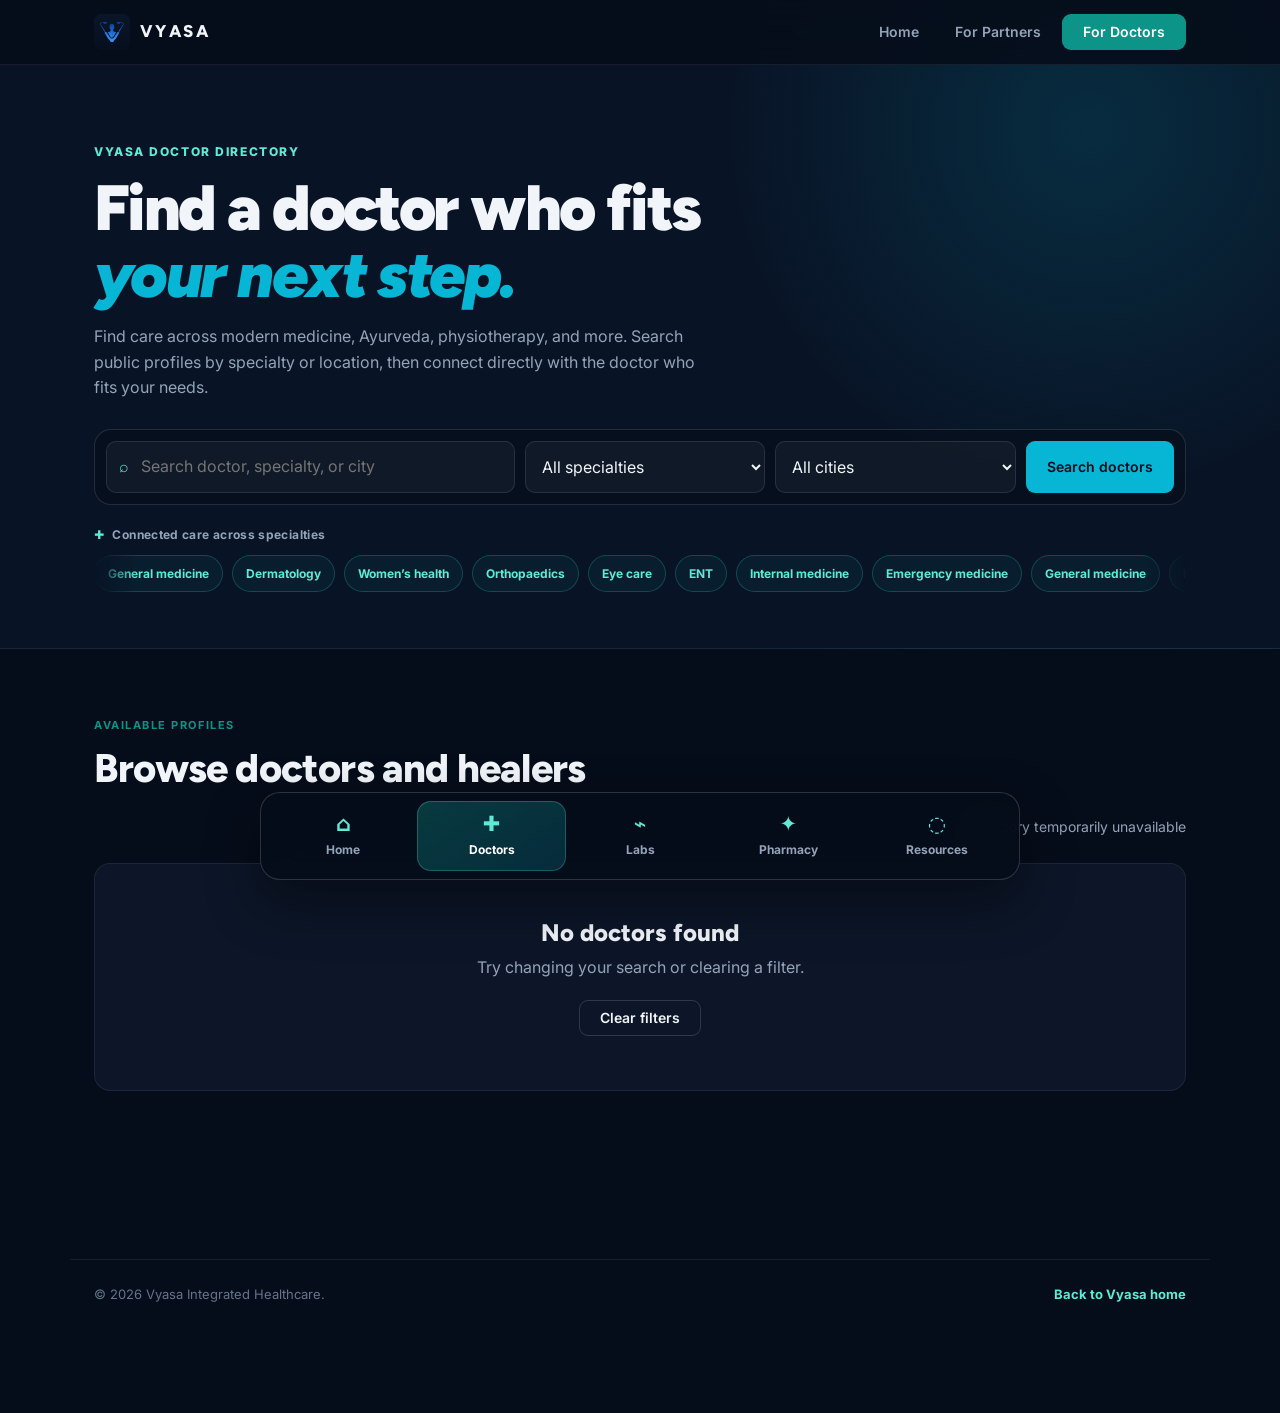
==== doctors.html @ 08b4c6c8 "Improve connected care landing experience" ====
<!doctype html>
<html lang="en">
<head>
  <meta charset="UTF-8" />
  <meta name="viewport" content="width=device-width, initial-scale=1.0" />
  <title>Find Verified Doctors | Vyasa</title>
  <meta name="description" content="Search verified doctors by name, specialty, or city. Check booking availability and book directly through each doctor’s public Vyasa profile." />
  <link rel="canonical" href="https://vyasaa.com/doctors" />
  <meta property="og:title" content="Find Verified Doctors | Vyasa" />
  <meta property="og:description" content="Search doctors by specialty or city and book directly through public profiles." />
  <link rel="preconnect" href="https://fonts.googleapis.com" />
  <link rel="preconnect" href="https://fonts.gstatic.com" crossorigin />
  <link href="https://fonts.googleapis.com/css2?family=Figtree:wght@400;500;600;700;800;900&family=Inter:wght@400;500;600&display=swap" rel="stylesheet" />
  <link rel="icon" href="/favicon.svg" type="image/svg+xml" />
  <link rel="stylesheet" href="styles.css" />
</head>
<body class="directory-page">
  <nav class="nav"><div class="nav-inner">
    <a href="/" class="logo" aria-label="Vyasa home"><img src="logo.svg" alt="Vyasa" class="logo-img" width="36" height="36" /><span class="logo-text">VYASA</span></a>
    <div class="nav-actions"><a href="/" class="btn btn-ghost nav-hide-sm">Home</a><a href="/labs" class="btn btn-ghost nav-hide-sm">For Partners</a><a href="https://app.vyasaa.com/login" class="btn btn-teal">For Doctors</a></div>
  </div></nav>

  <main>
    <section class="directory-hero"><div class="container">
      <p class="service-eyebrow">Vyasa doctor directory</p>
      <h1>Find a doctor who fits <em>your next step.</em></h1>
      <p>Find care across modern medicine, Ayurveda, physiotherapy, and more. Search public profiles by specialty or location, then connect directly with the doctor who fits your needs.</p>
      <form class="directory-filters" id="directory-form">
        <label class="directory-search"><span aria-hidden="true">⌕</span><input id="doctor-search" type="search" placeholder="Search doctor, specialty, or city" autocomplete="off" /></label>
        <select id="doctor-specialty" aria-label="Filter by specialty"><option value="">All specialties</option></select>
        <select id="doctor-city" aria-label="Filter by city"><option value="">All cities</option></select>
        <button type="submit" class="btn btn-primary">Search doctors</button>
      </form>
      <div class="specialty-ribbon">
        <p><span aria-hidden="true">✚</span> Connected care across specialties</p>
        <div class="directory-pills" aria-label="Explore available specialties" id="specialty-ribbon">
          <div class="directory-pill-track">
            <div class="directory-pill-group">
              <a href="/doctors?specialty=General%20Medicine">General medicine</a>
              <a href="/doctors?specialty=Dermatology">Dermatology</a>
              <a href="/doctors?specialty=Obstetrics%20%26%20Gynaecology">Women’s health</a>
              <a href="/doctors?specialty=Orthopaedics">Orthopaedics</a>
              <a href="/doctors?specialty=Ophthalmology">Eye care</a>
              <a href="/doctors?specialty=ENT%20(Otorhinolaryngology)">ENT</a>
              <a href="/doctors?specialty=Internal%20Medicine">Internal medicine</a>
              <a href="/doctors?specialty=Emergency%20Medicine">Emergency medicine</a>
            </div>
            <div class="directory-pill-group" aria-hidden="true">
              <span>General medicine</span>
              <span>Dermatology</span>
              <span>Women’s health</span>
              <span>Orthopaedics</span>
              <span>Eye care</span>
              <span>ENT</span>
              <span>Internal medicine</span>
              <span>Emergency medicine</span>
            </div>
          </div>
        </div>
      </div>
    </div></section>

    <section class="directory-results"><div class="container">
      <div class="directory-results-head"><div><p class="section-label">Available profiles</p><h2 class="section-title">Browse doctors and healers</h2></div><p id="doctor-count" aria-live="polite">Loading doctors…</p></div>
      <div class="doctor-listing" id="doctor-listing" aria-live="polite"></div>
      <div class="directory-empty" id="directory-empty" hidden><h2>No doctors found</h2><p>Try changing your search or clearing a filter.</p><button class="btn btn-outline" id="clear-directory" type="button">Clear filters</button></div>
    </div></section>
  </main>

  <nav class="care-dock" aria-label="Quick care navigation"><a href="/"><span aria-hidden="true">⌂</span>Home</a><a href="/doctors" aria-current="page"><span aria-hidden="true">✚</span>Doctors</a><a href="/labs"><span aria-hidden="true">⌁</span>Labs</a><a href="/pharmacy"><span aria-hidden="true">✦</span>Pharmacy</a><a href="https://health.vyasaa.com"><span aria-hidden="true">◌</span>Resources</a></nav>
  <footer class="footer service-footer"><div class="container footer-bottom"><span>© <script>document.write(new Date().getFullYear())</script> Vyasa Integrated Healthcare.</span><a href="/">Back to Vyasa home</a></div></footer>

  <script>
  (() => {
    const api = ['localhost','127.0.0.1'].includes(location.hostname) ? '/vyasa-api' : 'https://vyasa-os-backend.onrender.com';
    const portal = 'https://app.vyasaa.com';
    const search = document.querySelector('#doctor-search');
    const specialty = document.querySelector('#doctor-specialty');
    const city = document.querySelector('#doctor-city');
    const list = document.querySelector('#doctor-listing');
    const count = document.querySelector('#doctor-count');
    const empty = document.querySelector('#directory-empty');
    const esc = value => String(value ?? '').replace(/[&<>"]/g, c => ({'&':'&amp;','<':'&lt;','>':'&gt;','"':'&quot;'}[c]));
    const params = new URLSearchParams(location.search);
    let requestedSpecialty = params.get('specialty') || '';
    let requestedCity = params.get('city') || '';
    search.value = params.get('search') || '';
    const initials = name => String(name || 'D').replace(/^dr\.?\s*/i, '').split(/\s+/).filter(Boolean).map(x => x[0]).join('').slice(0,2).toUpperCase();
    const displayName = name => /^dr\.?\s/i.test(String(name || '')) ? String(name) : `Dr. ${name || 'Doctor'}`;
    const specialtyRibbon = document.querySelector('#specialty-ribbon');
    const specialtyLabels = {
      'Obstetrics & Gynaecology': 'Women’s health',
      'ENT (Otorhinolaryngology)': 'ENT',
      'Ophthalmology': 'Eye care',
      'Community Medicine / Public Health': 'Public health',
      'Family Medicine / General Practice': 'Family medicine',
      'Oral & Maxillofacial Surgery': 'Oral and facial surgery',
      'Pharmacy / Clinical Pharmacology': 'Clinical pharmacology',
    };
    const specialtyPriority = ['General Medicine', 'Ayurveda', 'Physiotherapy', 'Dermatology', 'Obstetrics & Gynaecology', 'Orthopaedics', 'Ophthalmology', 'ENT (Otorhinolaryngology)', 'Internal Medicine', 'Emergency Medicine'];
    const renderSpecialtyRibbon = values => {
      const unique = [...new Set(values.map(value => String(value).trim()).filter(Boolean))];
      unique.sort((a, b) => {
        const aRank = specialtyPriority.indexOf(a);
        const bRank = specialtyPriority.indexOf(b);
        if (aRank !== -1 || bRank !== -1) return (aRank === -1 ? 999 : aRank) - (bRank === -1 ? 999 : bRank);
        return a.localeCompare(b);
      });
      if (!unique.length) return;
      const links = unique.map(value => `<a href="/doctors?specialty=${encodeURIComponent(value)}">${esc(specialtyLabels[value] || value)}</a>`).join('');
      const repeats = unique.map(value => `<span>${esc(specialtyLabels[value] || value)}</span>`).join('');
      specialtyRibbon.innerHTML = `<div class="directory-pill-track"><div class="directory-pill-group">${links}</div><div class="directory-pill-group" aria-hidden="true">${repeats}</div></div>`;
    };
    const card = d => {
      const available = d.bookingOpen ?? d.acceptingPatients;
      const image = d.profilePhotoUrl ? `<img src="${esc(d.profilePhotoUrl)}" alt="${esc(displayName(d.name))}" loading="lazy">` : `<span>${initials(d.name)}</span>`;
      return `<article class="directory-card"><div class="directory-card-status">${d.yearsExperience ? `${esc(d.yearsExperience)}+ years experience` : 'Verified public profile'} <i>•</i> ${available ? 'Booking available' : 'View profile'}</div><div class="directory-card-body"><div class="directory-avatar">${image}</div><div class="directory-card-main"><h3>${esc(displayName(d.name))}</h3><p class="directory-specialty">${esc(d.specialty || 'Medical professional')}</p><p>${esc(d.qualification || '')}</p><p class="directory-location">⌖ ${esc([d.city,d.state].filter(Boolean).join(', ') || 'Location on profile')}</p>${d.timings ? `<p class="directory-availability">◷ ${esc(d.timings)}</p>` : ''}</div><div class="directory-card-action">${d.consultationFee ? `<strong>₹${esc(d.consultationFee)}</strong>` : ''}<a class="btn btn-primary" href="${portal}/dr/${encodeURIComponent(d.profileSlug)}">${available ? 'Book appointment' : 'View profile'} <span aria-hidden="true">→</span></a></div></div></article>`;
    };
    const setOptions = (el, values, label, selected) => { el.innerHTML = `<option value="">${label}</option>` + values.filter(Boolean).sort().map(v => `<option value="${esc(v)}"${v === selected ? ' selected' : ''}>${esc(v)}</option>`).join(''); };
    async function load() {
      list.innerHTML = '<div class="directory-loading">Finding doctors…</div>'.repeat(6); empty.hidden = true;
      const query = new URLSearchParams({ limit: '24' });
      if (search.value.trim()) query.set('search', search.value.trim());
      const activeSpecialty = specialty.value || requestedSpecialty;
      const activeCity = city.value || requestedCity;
      if (activeSpecialty) query.set('specialty', activeSpecialty);
      if (activeCity) query.set('city', activeCity);
      try {
        const response = await fetch(`${api}/public/doctors?${query}`);
        if (!response.ok) throw new Error();
        const data = await response.json(); const doctors = data.doctors || [];
        const availableSpecialties = data.filters?.specialties || [];
        setOptions(specialty, availableSpecialties, 'All specialties', activeSpecialty);
        renderSpecialtyRibbon(availableSpecialties);
        setOptions(city, data.filters?.cities || [], 'All cities', activeCity);
        requestedSpecialty = '';
        requestedCity = '';
        const visibleTotal = activeSpecialty || activeCity || search.value.trim() ? doctors.length : (data.total ?? doctors.length);
        count.textContent = `${visibleTotal} doctor${visibleTotal === 1 ? '' : 's'} found`;
        list.innerHTML = doctors.map(card).join('');
        empty.hidden = doctors.length > 0;
      } catch { list.innerHTML = ''; count.textContent = 'Directory temporarily unavailable'; empty.hidden = false; }
    }
    document.querySelector('#directory-form').addEventListener('submit', e => { e.preventDefault(); load(); });
    [specialty, city].forEach(el => el.addEventListener('change', load));
    document.querySelector('#clear-directory').addEventListener('click', () => { search.value=''; specialty.value=''; city.value=''; load(); });
    load();
  })();
  </script>
</body>
</html>
---- styles.css ----
/* ─── Reset & Base ──────────────────────────────────────── */
*, *::before, *::after { box-sizing: border-box; margin: 0; padding: 0; }

:root {
  --bg:           #060d1a;
  --bg-card:      #0c1628;
  --bg-card-alt:  #0f1d35;
  --bg-card-hover:#111f38;
  --border:       rgba(255,255,255,0.07);
  --border-hover: rgba(6,182,212,0.35);
  --cyan:         #06b6d4;
  --cyan-dim:     rgba(6,182,212,0.1);
  --teal:         #0d9488;
  --teal-dim:     rgba(13,148,136,0.12);
  --green:        #059669;
  --green-dim:    rgba(5,150,105,0.12);
  --text:         #f1f5f9;
  --text-muted:   #64748b;
  --text-dim:     #94a3b8;
  --radius:       12px;
  --radius-lg:    16px;
  --font-head:    'Figtree', 'Inter', system-ui, sans-serif;
  --font-body:    'Inter', system-ui, sans-serif;
  --transition:   all 0.2s ease;
}

html { scroll-behavior: smooth; }

body {
  font-family: var(--font-body);
  background: var(--bg);
  color: var(--text);
  line-height: 1.6;
  -webkit-font-smoothing: antialiased;
  overflow-x: hidden;
  padding-bottom: 76px;
  display: flex;
  flex-direction: column;
}

.sr-only {
  position: absolute; width: 1px; height: 1px;
  padding: 0; margin: -1px; overflow: hidden;
  clip: rect(0,0,0,0); border: 0;
}

.container {
  max-width: 1140px;
  margin: 0 auto;
  padding: 0 24px;
}

/* ─── Buttons ───────────────────────────────────────────── */
.btn {
  display: inline-flex;
  align-items: center;
  gap: 8px;
  font-family: var(--font-body);
  font-weight: 600;
  font-size: 14px;
  border-radius: 9px;
  cursor: pointer;
  transition: var(--transition);
  text-decoration: none;
  white-space: nowrap;
  border: 1.5px solid transparent;
  line-height: 1;
}
.btn:focus-visible {
  outline: 2px solid var(--cyan);
  outline-offset: 3px;
}

.btn-primary {
  background: var(--cyan);
  color: #060d1a;
  padding: 10px 20px;
  border-color: transparent;
}
.btn-primary:hover { background: #22d3ee; transform: translateY(-1px); box-shadow: 0 6px 20px rgba(6,182,212,0.25); }

.btn-ghost {
  color: var(--text-dim);
  padding: 10px 14px;
  background: transparent;
  border-color: transparent;
}
.btn-ghost:hover { color: var(--text); background: rgba(255,255,255,0.05); }

.btn-outline {
  background: transparent;
  color: var(--text);
  border-color: rgba(255,255,255,0.15);
  padding: 10px 20px;
}
.btn-outline:hover { border-color: var(--border-hover); background: var(--cyan-dim); }

.btn-teal {
  background: var(--teal);
  color: #fff;
  padding: 10px 20px;
  border-color: transparent;
}
.btn-teal:hover { background: #0f9e91; transform: translateY(-1px); box-shadow: 0 6px 20px rgba(13,148,136,0.3); }

.btn-lg { padding: 14px 28px; font-size: 15px; border-radius: 10px; }

/* ─── Nav ───────────────────────────────────────────────── */
.nav {
  position: fixed;
  top: 0; left: 0; right: 0;
  z-index: 100;
  border-bottom: 1px solid var(--border);
  background: rgba(6,13,26,0.88);
  backdrop-filter: blur(20px);
  -webkit-backdrop-filter: blur(20px);
}

.nav-inner {
  max-width: 1140px;
  margin: 0 auto;
  padding: 0 24px;
  height: 64px;
  display: flex;
  align-items: center;
  justify-content: space-between;
}

.logo {
  display: inline-flex;
  align-items: center;
  gap: 10px;
  text-decoration: none;
  flex-shrink: 0;
}
.logo:focus-visible { outline: 2px solid var(--cyan); outline-offset: 4px; border-radius: 6px; }

.logo-img {
  width: 36px; height: 36px;
  border-radius: 6px;
  display: block;
}

.logo-text {
  font-family: var(--font-head);
  font-weight: 800;
  font-size: 17px;
  letter-spacing: 0.14em;
  color: var(--text);
}

.nav-actions {
  display: flex;
  align-items: center;
  gap: 6px;
}

/* ─── Hero ──────────────────────────────────────────────── */
.hero {
  position: relative;
  padding: 156px 0 96px;
  text-align: center;
  overflow: hidden;
}

.hero-glow {
  position: absolute;
  top: 40%; left: 50%;
  transform: translate(-50%, -50%);
  width: 900px; height: 700px;
  background: radial-gradient(ellipse at center, rgba(6,182,212,0.1) 0%, rgba(13,148,136,0.05) 40%, transparent 70%);
  pointer-events: none;
}

.hero-container { position: relative; z-index: 1; }

.hero-badge {
  display: inline-flex;
  align-items: center;
  gap: 8px;
  padding: 7px 16px;
  border: 1px solid rgba(6,182,212,0.3);
  border-radius: 100px;
  font-size: 12px;
  font-weight: 600;
  color: var(--cyan);
  letter-spacing: 0.04em;
  margin-bottom: 36px;
  background: var(--cyan-dim);
}

.hero-badge-dot {
  width: 7px; height: 7px;
  border-radius: 50%;
  background: var(--cyan);
  animation: blink 2s ease-in-out infinite;
  flex-shrink: 0;
}

@keyframes blink {
  0%, 100% { opacity: 1; }
  50% { opacity: 0.3; }
}

.hero-headline {
  font-family: var(--font-head);
  font-size: clamp(52px, 8vw, 96px);
  font-weight: 900;
  line-height: 1.0;
  letter-spacing: -0.03em;
  margin-bottom: 24px;
  color: var(--text);
}

.hero-headline em, .headline-em {
  font-style: italic;
  color: var(--cyan);
}

.hero-sub {
  font-size: 18px;
  color: var(--text-dim);
  max-width: 500px;
  margin: 0 auto 40px;
  line-height: 1.75;
  font-weight: 400;
}

.hero-ctas {
  display: flex;
  align-items: center;
  justify-content: center;
  gap: 12px;
  flex-wrap: wrap;
  margin-bottom: 64px;
}

/* ─── Public care paths ─────────────────────────────────── */
.quick-care { position: relative; z-index: 2; padding: 0 0 78px; }
.quick-care-head { display: flex; align-items: end; justify-content: space-between; gap: 24px; margin-bottom: 22px; }
.quick-care-head h2 { font: 800 28px/1.15 var(--font-head); color: var(--text); }
.quick-care-head > p { max-width: 330px; color: var(--text-dim); font-size: 14px; }
.quick-care-grid { display: grid; grid-template-columns: repeat(4, 1fr); gap: 12px; }
.quick-care-card { min-height: 172px; display: flex; flex-direction: column; align-items: flex-start; gap: 15px; padding: 20px; border-radius: 17px; border: 1px solid var(--border); background: var(--bg-card); color: var(--text); text-decoration: none; transition: transform .24s ease, border-color .24s ease, background .24s ease, box-shadow .24s ease; }
.quick-care-card:hover { transform: translateY(-5px); border-color: rgba(45,212,191,.48); background: #10213a; box-shadow: 0 16px 34px rgba(0,0,0,.2); }
.quick-care-primary { background: linear-gradient(145deg, #0d9488, #087f89); border-color: rgba(94,234,212,.35); }
.quick-care-primary:hover { background: linear-gradient(145deg, #0da89a, #087f89); }
.quick-care-icon { display: grid; place-items: center; width: 35px; height: 35px; border-radius: 11px; background: rgba(255,255,255,.1); color: #7ff7e8; font: 800 20px/1 var(--font-head); }
.quick-care-primary .quick-care-icon { color: #fff; background: rgba(255,255,255,.16); }
.quick-care-copy { display: grid; gap: 5px; }
.quick-care-copy strong { font: 800 15px/1.2 var(--font-head); }
.quick-care-copy small { color: var(--text-dim); font-size: 12px; line-height: 1.5; }
.quick-care-primary .quick-care-copy small { color: rgba(255,255,255,.78); }
.quick-care-arrow { margin-top: auto; color: #5eead4; font-size: 20px; transition: transform .2s ease; }
.quick-care-card:hover .quick-care-arrow { transform: translateX(5px); }
.quick-care-primary .quick-care-arrow { color: white; }

.care-dock { position: fixed; z-index: 120; left: 50%; bottom: 20px; transform: translateX(-50%); display: flex; align-items: stretch; width: min(760px, calc(100vw - 40px)); padding: 8px; border: 1px solid rgba(255,255,255,.16); border-radius: 20px; background: rgba(6,13,26,.94); box-shadow: 0 22px 54px rgba(0,0,0,.42); backdrop-filter: blur(18px); }
.care-dock a { flex: 1; display: grid; gap: 6px; justify-items: center; padding: 12px 10px; color: var(--text-dim); font-size: 12px; font-weight: 700; text-decoration: none; border-radius: 14px; transition: var(--transition); }
.care-dock a span { color: #5eead4; font-size: 21px; line-height: 1; }
.care-dock a:hover { color: #fff; background: rgba(13,148,136,.18); }
.care-dock a[aria-current="page"] { color: #fff; background: linear-gradient(145deg, rgba(13,148,136,.34), rgba(6,182,212,.18)); box-shadow: inset 0 0 0 1px rgba(94,234,212,.25); }

/* ─── Doctor directory FAQs ────────────────────────────── */
.faq-section { order: 7; padding: 100px 0; border-top: 1px solid var(--border); background: #081426; }
.faq-layout { display: grid; grid-template-columns: .75fr 1.25fr; gap: 70px; align-items: start; }
.faq-intro { max-width: 390px; margin: 18px 0 25px; color: var(--text-dim); font-size: 15px; }
.faq-list { display: grid; gap: 9px; }
.faq-list details { border: 1px solid var(--border); border-radius: 13px; background: var(--bg-card); overflow: hidden; transition: border-color .2s ease; }
.faq-list details[open] { border-color: rgba(45,212,191,.35); }
.faq-list summary { display: flex; align-items: center; justify-content: space-between; gap: 18px; padding: 18px 20px; cursor: pointer; color: var(--text); font: 700 15px/1.35 var(--font-head); list-style: none; }
.faq-list summary::-webkit-details-marker { display: none; }
.faq-list summary::after { content: '+'; color: #5eead4; font: 400 24px/1 var(--font-head); }
.faq-list details[open] summary::after { content: '−'; }
.faq-list details p { padding: 0 20px 19px; color: var(--text-dim); font-size: 14px; line-height: 1.7; }

/* ─── Dedicated public service pages ────────────────────── */
.service-page { min-height: 100vh; }
.service-page main { flex: 1; }
.service-hero { padding: 148px 0 78px; background: radial-gradient(circle at 85% 20%, rgba(6,182,212,.16), transparent 30%), #081426; border-bottom: 1px solid var(--border); }
.service-hero-pharmacy { background: radial-gradient(circle at 85% 20%, rgba(124,58,237,.18), transparent 30%), #081426; }
.service-hero-grid { display: grid; grid-template-columns: 1.15fr .85fr; align-items: center; gap: 68px; }
.service-eyebrow { color: #5eead4; font-size: 12px; font-weight: 800; letter-spacing: .13em; text-transform: uppercase; margin-bottom: 14px; }
.service-hero h1 { max-width: 680px; font: 900 clamp(42px, 5.5vw, 70px)/1.02 var(--font-head); letter-spacing: -.04em; }
.service-hero h1 em { color: var(--cyan); font-style: italic; }
.service-hero > .container > div > p:not(.service-eyebrow) { max-width: 590px; margin-top: 22px; color: var(--text-dim); font-size: 17px; }
.service-actions { display: flex; flex-wrap: wrap; gap: 12px; margin-top: 30px; }
.service-summary { padding: 26px; border: 1px solid rgba(94,234,212,.24); border-radius: 20px; background: rgba(6,13,26,.46); box-shadow: 0 20px 55px rgba(0,0,0,.18); }
.summary-label { display: block; color: #5eead4; font-size: 11px; font-weight: 800; letter-spacing: .12em; text-transform: uppercase; padding-bottom: 18px; }
.service-summary div { display: flex; gap: 14px; align-items: center; padding: 14px 0; border-top: 1px solid var(--border); }
.service-summary b { display: grid; place-items: center; width: 30px; height: 30px; border-radius: 9px; color: #5eead4; background: var(--teal-dim); font-size: 12px; }
.service-summary p { color: var(--text); font-size: 14px; font-weight: 600; }
.service-steps { padding: 88px 0; }
.service-step-grid { display: grid; grid-template-columns: repeat(3, 1fr); gap: 18px; margin-top: 32px; }
.service-step-grid article { padding: 24px; border: 1px solid var(--border); border-radius: 16px; background: var(--bg-card); }
.service-step-grid span { color: #5eead4; font: 800 13px var(--font-head); }
.service-step-grid h3 { margin: 18px 0 9px; font: 800 19px/1.2 var(--font-head); }
.service-step-grid p, .service-form-copy { color: var(--text-dim); font-size: 14px; }
.service-form-section { padding: 78px 0 108px; background: #091527; border-top: 1px solid var(--border); }
.service-form-layout { display: grid; grid-template-columns: .8fr 1.2fr; gap: 70px; align-items: start; }
.service-form-copy { max-width: 390px; margin-top: 16px; font-size: 15px; }
.service-form { display: grid; grid-template-columns: 1fr 1fr; gap: 14px; padding: 28px; border: 1px solid var(--border); border-radius: 18px; background: var(--bg-card); }
.service-form label { display: grid; gap: 6px; color: var(--text-dim); font-size: 12px; font-weight: 700; }
.service-form label:last-of-type, .service-form button, .service-form .form-status { grid-column: 1 / -1; }
.service-form input, .service-form textarea { width: 100%; padding: 11px 12px; border: 1px solid rgba(255,255,255,.12); border-radius: 9px; outline: none; background: rgba(255,255,255,.035); color: var(--text); font: inherit; resize: vertical; }
.service-form input:focus, .service-form textarea:focus { border-color: var(--teal); box-shadow: 0 0 0 3px rgba(13,148,136,.14); }
.partner-discovery { padding: 82px 0 92px; border-top: 1px solid var(--border); background: linear-gradient(145deg, #07111f, #0b1a2e); }
.partner-discovery-grid { display: grid; grid-template-columns: .85fr 1.15fr; gap: 70px; align-items: start; }
.partner-discovery h2 { max-width: 460px; font: 800 clamp(30px, 4vw, 46px)/1.1 var(--font-head); letter-spacing: -.025em; }
.partner-discovery-copy { display: grid; gap: 16px; }
.partner-discovery-copy p { color: var(--text-dim); font-size: 15px; line-height: 1.8; }
.partner-discovery-copy strong { color: var(--text); font-weight: 700; }
.partner-discovery-copy a { color: #5eead4; font-weight: 700; text-decoration-thickness: 1px; text-underline-offset: 3px; }
.service-footer { padding: 28px 0 96px; }
.service-footer a { color: #5eead4; text-decoration: none; font-size: 13px; font-weight: 700; }

/* ─── Public doctor directory ───────────────────────────── */
.directory-page { min-height: 100vh; }
.directory-page main { flex: 1; }
.directory-hero { padding: 142px 0 56px; background: radial-gradient(circle at 85% 20%, rgba(6,182,212,.15), transparent 30%), #081426; border-bottom: 1px solid var(--border); }
.directory-hero h1 { max-width: 700px; font: 900 clamp(40px, 5vw, 64px)/1.04 var(--font-head); letter-spacing: -.04em; }
.directory-hero h1 em { color: var(--cyan); font-style: italic; }
.directory-hero > .container > p:not(.service-eyebrow) { max-width: 620px; margin: 16px 0 28px; color: var(--text-dim); font-size: 16px; }
.directory-filters { display: grid; grid-template-columns: 1.7fr 1fr 1fr auto; gap: 10px; padding: 11px; border: 1px solid rgba(255,255,255,.12); border-radius: 17px; background: rgba(6,13,26,.62); }
.directory-filters input, .directory-filters select { width: 100%; min-width: 0; padding: 12px; border: 1px solid rgba(255,255,255,.1); border-radius: 10px; background: rgba(255,255,255,.045); color: var(--text); outline: none; font: inherit; }
.directory-filters select option { background: #0c1628; color: var(--text); }
.directory-filters input:focus, .directory-filters select:focus { border-color: var(--teal); box-shadow: 0 0 0 3px rgba(13,148,136,.14); }
.directory-search { position: relative; }
.directory-search span { position: absolute; left: 13px; top: 50%; transform: translateY(-50%); color: #5eead4; }
.directory-search input { padding-left: 34px; }
.specialty-ribbon { margin-top: 20px; }
.specialty-ribbon > p { display: flex; align-items: center; gap: 8px; margin-bottom: 11px; color: var(--text-dim); font-size: 12px; font-weight: 700; letter-spacing: .03em; }
.specialty-ribbon > p span { color: #5eead4; }
.directory-pills { overflow: hidden; mask-image: linear-gradient(90deg, transparent, #000 4%, #000 96%, transparent); -webkit-mask-image: linear-gradient(90deg, transparent, #000 4%, #000 96%, transparent); }
.directory-pill-track { display: flex; width: max-content; animation: specialty-scroll 38s linear infinite; }
.directory-pill-group { display: flex; gap: 9px; padding-right: 9px; }
.directory-pill-group a, .directory-pill-group span { display: block; padding: 8px 13px; border: 1px solid rgba(45,212,191,.24); border-radius: 999px; color: #5eead4; background: rgba(13,148,136,.08); text-decoration: none; white-space: nowrap; font-size: 12px; font-weight: 700; }
.directory-pill-group a:hover, .directory-pill-group a:focus-visible { color: #fff; border-color: rgba(94,234,212,.6); background: rgba(13,148,136,.2); outline: none; }
.directory-pills:hover .directory-pill-track, .directory-pills:focus-within .directory-pill-track { animation-play-state: paused; }
@keyframes specialty-scroll { to { transform: translateX(-50%); } }
.directory-results { padding: 68px 0 108px; }
.directory-results-head { display: flex; align-items: end; justify-content: space-between; gap: 20px; margin-bottom: 24px; }
.directory-results-head > p { color: var(--text-dim); font-size: 14px; }
.doctor-listing { display: grid; gap: 16px; }
.directory-card { overflow: hidden; border: 1px solid var(--border); border-radius: 18px; background: var(--bg-card); transition: border-color .25s ease, transform .25s ease, box-shadow .25s ease; }
.directory-card:hover { transform: translateY(-3px); border-color: rgba(45,212,191,.4); box-shadow: 0 16px 36px rgba(0,0,0,.18); }
.directory-card-status { padding: 11px 22px; background: linear-gradient(90deg, #0d9488, #087fa5); color: white; font-size: 13px; font-weight: 700; }
.directory-card-status i { padding: 0 7px; font-style: normal; opacity: .8; }
.directory-card-body { display: grid; grid-template-columns: 92px 1fr auto; gap: 20px; align-items: center; padding: 22px; }
.directory-avatar { width: 76px; height: 76px; display: grid; place-items: center; overflow: hidden; border-radius: 15px; background: linear-gradient(145deg, rgba(13,148,136,.3), rgba(6,182,212,.18)); color: #5eead4; font: 800 25px var(--font-head); }
.directory-avatar img { width: 100%; height: 100%; object-fit: cover; }
.directory-card-main h3 { font: 800 22px/1.2 var(--font-head); }
.directory-card-main p { margin-top: 4px; color: var(--text-dim); font-size: 14px; }
.directory-card-main .directory-specialty { color: #5eead4; font-weight: 700; }
.directory-card-main .directory-location { margin-top: 10px; }
.directory-card-main .directory-availability { color: #86efac; }
.directory-card-action { display: grid; justify-items: end; gap: 15px; }
.directory-card-action strong { font: 800 21px var(--font-head); }
.directory-empty { padding: 54px 24px; border: 1px solid var(--border); border-radius: 16px; text-align: center; background: var(--bg-card); }
.directory-empty h2 { font: 800 24px var(--font-head); }
.directory-empty p { margin: 8px 0 20px; color: var(--text-dim); }
.directory-loading { min-height: 145px; display: grid; place-items: center; border: 1px solid var(--border); border-radius: 18px; background: linear-gradient(100deg, var(--bg-card) 30%, #10213a 50%, var(--bg-card) 70%); background-size: 200% 100%; color: var(--text-muted); animation: directory-shimmer 1.5s infinite; }
@keyframes directory-shimmer { to { background-position: -200% 0; } }

/* ─── Resource portal chooser ───────────────────────────── */
.resource-portal-hero { min-height: calc(100vh - 150px); padding: 145px 0 100px; background: radial-gradient(circle at 80% 15%, rgba(6,182,212,.15), transparent 30%), #081426; }
.resource-portal-hero h1 { max-width: 720px; font: 900 clamp(42px, 5vw, 66px)/1.04 var(--font-head); letter-spacing: -.04em; }
.resource-portal-hero h1 em { color: var(--cyan); font-style: italic; }
.resource-portal-hero > .container > p:not(.service-eyebrow) { max-width: 550px; margin: 18px 0 32px; color: var(--text-dim); font-size: 16px; }
.portal-choice-grid { display: grid; grid-template-columns: repeat(2, 1fr); gap: 18px; max-width: 900px; }
.portal-choice { min-height: 280px; display: flex; flex-direction: column; padding: 30px; border: 1px solid var(--border); border-radius: 21px; color: var(--text); text-decoration: none; transition: transform .24s ease, box-shadow .24s ease, border-color .24s ease; }
.portal-choice:hover { transform: translateY(-6px); border-color: rgba(45,212,191,.5); box-shadow: 0 22px 50px rgba(0,0,0,.25); }
.health-choice { background: linear-gradient(145deg, rgba(13,148,136,.25), rgba(6,182,212,.07)); }
.research-choice { background: linear-gradient(145deg, rgba(124,58,237,.22), rgba(6,182,212,.06)); }
.portal-choice-icon { display: grid; place-items: center; width: 42px; height: 42px; border-radius: 13px; background: rgba(255,255,255,.1); color: #5eead4; font: 800 23px var(--font-head); }
.portal-choice p { margin-top: 24px; color: #5eead4; font-size: 12px; font-weight: 800; letter-spacing: .1em; text-transform: uppercase; }
.portal-choice h2 { margin: 7px 0 10px; font: 800 29px var(--font-head); }
.portal-choice small { max-width: 310px; color: var(--text-dim); font-size: 14px; line-height: 1.6; }
.portal-choice b { margin-top: auto; padding-top: 24px; color: #fff; font-size: 14px; }

/* Keep the public care journey compact and intentional. The dashboard demo
   remains in source but is not the first thing a citizen sees. */
.hero { order: 1; }
.quick-care { order: 2; }
.doctors-section { order: 3; }
.citizen-section { order: 4; }
.partner-section { order: 5; }
.portal-section { order: 6; }
.action-section { display: none; }
.products { display: none; }
.mission { order: 8; }
.footer { order: 9; }

.hero-stats {
  display: inline-flex;
  align-items: center;
  border: 1px solid var(--border);
  border-radius: var(--radius-lg);
  background: var(--bg-card);
  overflow: hidden;
}

.stat {
  display: flex;
  flex-direction: column;
  align-items: center;
  padding: 22px 44px;
  gap: 4px;
}

.stat-value {
  font-family: var(--font-head);
  font-size: 30px;
  font-weight: 800;
  color: var(--text);
  letter-spacing: -0.02em;
}

.stat-label {
  font-size: 12px;
  color: var(--text-muted);
  font-weight: 500;
}

.stat-divider {
  width: 1px; height: 44px;
  background: var(--border);
  align-self: center;
}

/* ─── Section shared ────────────────────────────────────── */
.section-label {
  font-size: 11px;
  font-weight: 700;
  letter-spacing: 0.14em;
  text-transform: uppercase;
  color: var(--teal);
  margin-bottom: 10px;
  display: block;
}

.section-title {
  font-family: var(--font-head);
  font-size: 40px;
  font-weight: 800;
  letter-spacing: -0.02em;
  color: var(--text);
  line-height: 1.15;
}

/* ─── Doctor Directory ──────────────────────────────────── */
.doctors-section {
  padding: 96px 0 80px;
  border-top: 1px solid var(--border);
}

.doctors-header {
  display: flex;
  align-items: flex-end;
  justify-content: space-between;
  gap: 32px;
  margin-bottom: 44px;
  flex-wrap: wrap;
}

.doctors-header-text .section-title { margin-bottom: 10px; }

.doctors-subtitle {
  font-size: 15px;
  color: var(--text-dim);
  margin-top: 8px;
  max-width: 480px;
}

/* Search hero */
.dir-search-hero {
  background: var(--bg-card);
  border: 1px solid var(--border);
  border-radius: var(--radius-lg);
  padding: 20px 20px 16px;
  margin-bottom: 16px;
  transition: border-color 0.2s;
}
.dir-search-hero:focus-within { border-color: rgba(13,148,136,0.4); }

.dir-search-wrap { position: relative; }

.dir-search-icon {
  position: absolute;
  left: 14px; top: 50%;
  transform: translateY(-50%);
  color: var(--text-muted);
  pointer-events: none;
  flex-shrink: 0;
}

.dir-search {
  width: 100%;
  background: var(--bg-card-alt);
  border: 1px solid var(--border);
  color: var(--text);
  border-radius: 9px;
  padding: 13px 16px 13px 44px;
  font-size: 15px;
  font-family: var(--font-body);
  outline: none;
  transition: border-color 0.18s;
}
.dir-search:focus { border-color: rgba(13,148,136,0.5); }
.dir-search::placeholder { color: var(--text-muted); }

.dir-quick-filters {
  display: flex;
  gap: 8px;
  flex-wrap: wrap;
  margin-top: 12px;
}

.dir-quick-chip {
  display: inline-flex;
  align-items: center;
  padding: 5px 13px;
  border-radius: 100px;
  font-size: 12px;
  font-weight: 600;
  font-family: var(--font-body);
  color: var(--text-dim);
  background: transparent;
  border: 1px solid var(--border);
  cursor: pointer;
  transition: var(--transition);
}
.dir-quick-chip:hover { border-color: var(--border-hover); color: var(--cyan); background: var(--cyan-dim); }
.dir-quick-chip.active { border-color: var(--teal); color: #2dd4bf; background: var(--teal-dim); }

/* Filter row */
.dir-filters {
  display: flex;
  gap: 10px;
  align-items: center;
  flex-wrap: wrap;
  margin-bottom: 28px;
}

.dir-select {
  background: var(--bg-card);
  border: 1px solid var(--border);
  color: var(--text-dim);
  border-radius: 8px;
  padding: 9px 14px;
  font-size: 13px;
  font-family: var(--font-body);
  cursor: pointer;
  outline: none;
  transition: border-color 0.15s;
  min-height: 40px;
}
.dir-select:focus { border-color: var(--border-hover); }
.dir-select:focus-visible { outline: 2px solid var(--cyan); outline-offset: 2px; }

.dir-clear {
  display: none;
  align-items: center;
  gap: 5px;
  background: none;
  border: none;
  color: var(--text-muted);
  font-size: 12px;
  font-weight: 600;
  font-family: var(--font-body);
  cursor: pointer;
  padding: 6px 10px;
  border-radius: 6px;
  transition: var(--transition);
}
.dir-clear:hover { color: var(--text-dim); background: rgba(255,255,255,0.04); }

.dir-count {
  font-size: 12px;
  color: var(--text-muted);
  margin-left: auto;
}

/* Doctor grid */
.dir-grid {
  display: grid;
  grid-template-columns: repeat(auto-fill, minmax(296px, 1fr));
  gap: 14px;
}

.dir-card {
  display: block;
  background: var(--bg-card);
  border: 1px solid var(--border);
  border-radius: var(--radius);
  padding: 16px 18px;
  text-decoration: none;
  cursor: pointer;
  transition: border-color 0.18s, background 0.18s, transform 0.18s, box-shadow 0.18s;
  position: relative;
}
.dir-card:hover {
  border-color: rgba(13,148,136,0.4);
  background: var(--bg-card-hover);
  transform: translateY(-2px);
  box-shadow: 0 8px 28px rgba(0,0,0,0.25);
}
.dir-card:focus-visible { outline: 2px solid var(--teal); outline-offset: 2px; }

.dir-card-top {
  display: flex;
  gap: 12px;
  align-items: flex-start;
  margin-bottom: 12px;
}

.dir-avatar-img {
  width: 48px; height: 48px;
  border-radius: 12px;
  object-fit: cover;
  flex-shrink: 0;
  border: 1.5px solid var(--border);
}

.dir-avatar-initials {
  width: 48px; height: 48px;
  border-radius: 12px;
  border: 1.5px solid;
  display: flex;
  align-items: center;
  justify-content: center;
  font-family: var(--font-head);
  font-size: 15px;
  font-weight: 800;
  flex-shrink: 0;
}

.dir-card-info { flex: 1; min-width: 0; }

.dir-card-name-row {
  display: flex;
  align-items: center;
  gap: 7px;
  flex-wrap: wrap;
  margin-bottom: 3px;
}

.dir-card-name {
  font-family: var(--font-head);
  font-size: 14px;
  font-weight: 700;
  color: var(--text);
}

.dir-badge-open {
  font-size: 10px;
  font-weight: 700;
  background: rgba(13,148,136,0.12);
  color: #2dd4bf;
  border: 1px solid rgba(13,148,136,0.2);
  border-radius: 100px;
  padding: 2px 8px;
  letter-spacing: 0.02em;
}

.dir-card-spec {
  font-size: 12px;
  color: var(--teal);
  font-weight: 600;
}

.dir-card-qual {
  color: var(--text-muted);
  font-weight: 400;
}

.dir-card-row {
  display: flex;
  align-items: flex-start;
  gap: 6px;
  font-size: 12px;
  color: var(--text-muted);
  margin-bottom: 4px;
  line-height: 1.4;
}
.dir-card-row svg { flex-shrink: 0; margin-top: 1px; }

.dir-card-footer {
  display: flex;
  align-items: center;
  justify-content: space-between;
  margin-top: 12px;
  padding-top: 10px;
  border-top: 1px solid var(--border);
}

.dir-card-meta {
  display: flex;
  gap: 10px;
  font-size: 11px;
  color: var(--text-muted);
}

.dir-card-cta {
  font-size: 12px;
  font-weight: 700;
  color: var(--teal);
  transition: color 0.15s;
}
.dir-card:hover .dir-card-cta { color: #2dd4bf; }

/* Empty & error */
.dir-empty {
  grid-column: 1 / -1;
  text-align: center;
  padding: 64px 24px;
  display: flex;
  flex-direction: column;
  align-items: center;
  gap: 6px;
}

.dir-empty-icon {
  width: 56px; height: 56px;
  border-radius: 14px;
  background: var(--bg-card);
  border: 1px solid var(--border);
  display: flex;
  align-items: center;
  justify-content: center;
  color: var(--text-muted);
  margin-bottom: 10px;
}

.dir-empty-title {
  font-family: var(--font-head);
  font-size: 16px;
  font-weight: 700;
  color: var(--text-dim);
}

.dir-empty-sub {
  font-size: 14px;
  color: var(--text-muted);
}

/* Skeleton */
.dir-skeleton { pointer-events: none; }
.skel { background: var(--border); border-radius: 6px; }
.skel-avatar { width: 48px; height: 48px; border-radius: 12px; flex-shrink: 0; }
.skel-line { height: 11px; }
@keyframes shimmer {
  0%   { opacity: 0.6; }
  50%  { opacity: 1; }
  100% { opacity: 0.6; }
}
.dir-skeleton .skel { animation: shimmer 1.6s ease-in-out infinite; }

/* ─── For Doctors Portal ────────────────────────────────── */
.portal-section { padding: 0 0 96px; }

.portal-card {
  background: var(--bg-card);
  border: 1px solid rgba(13,148,136,0.2);
  border-radius: 20px;
  padding: 56px 60px;
  position: relative;
  overflow: hidden;
}

.portal-glow {
  position: absolute;
  right: -60px; top: -80px;
  width: 480px; height: 480px;
  background: radial-gradient(ellipse at center, rgba(13,148,136,0.1) 0%, transparent 65%);
  pointer-events: none;
}

.portal-content {
  display: grid;
  grid-template-columns: 1fr 320px;
  gap: 64px;
  align-items: center;
  position: relative;
  z-index: 1;
}

.portal-headline {
  font-family: var(--font-head);
  font-size: 36px;
  font-weight: 800;
  letter-spacing: -0.02em;
  color: var(--text);
  margin-bottom: 16px;
  line-height: 1.2;
}

.portal-body {
  font-size: 15px;
  color: var(--text-dim);
  line-height: 1.8;
  max-width: 460px;
  margin-bottom: 28px;
}

.portal-chips {
  display: flex;
  flex-wrap: wrap;
  gap: 8px;
}

.portal-chip {
  display: inline-flex;
  align-items: center;
  gap: 6px;
  font-size: 12px;
  font-weight: 600;
  background: var(--teal-dim);
  border: 1px solid rgba(13,148,136,0.18);
  color: #2dd4bf;
  border-radius: 100px;
  padding: 6px 13px;
}

.portal-chip-green {
  background: var(--green-dim);
  border-color: rgba(5,150,105,0.18);
  color: #34d399;
}

/* CTA card */
.portal-cta-card {
  background: var(--bg-card-alt);
  border: 1px solid var(--border);
  border-radius: var(--radius-lg);
  padding: 28px 24px;
  display: flex;
  flex-direction: column;
  gap: 10px;
}

.portal-cta-label {
  font-size: 11px;
  font-weight: 700;
  text-transform: uppercase;
  letter-spacing: 0.1em;
  color: var(--text-muted);
  margin-bottom: 4px;
}

.portal-btn-full { width: 100%; justify-content: center; }

.portal-trust {
  display: flex;
  flex-direction: column;
  gap: 8px;
  margin-top: 6px;
  padding-top: 14px;
  border-top: 1px solid var(--border);
}

.portal-trust-item {
  display: flex;
  align-items: center;
  gap: 8px;
  font-size: 12px;
  color: var(--text-muted);
}
.portal-trust-item svg { color: var(--green); flex-shrink: 0; }

/* ─── Products ──────────────────────────────────────────── */
.products {
  padding: 80px 0 100px;
  border-top: 1px solid var(--border);
}

.section-title { margin-bottom: 48px; }

.product-grid {
  display: grid;
  grid-template-columns: 1fr 1fr;
  gap: 20px;
}

.product-card {
  display: block;
  background: var(--bg-card);
  border: 1px solid var(--border);
  border-radius: var(--radius-lg);
  padding: 40px;
  text-decoration: none;
  cursor: pointer;
  transition: all 0.22s ease;
  position: relative;
  overflow: hidden;
}
.product-card:hover {
  background: var(--bg-card-hover);
  transform: translateY(-4px);
  box-shadow: 0 20px 60px rgba(0,0,0,0.4);
}
.product-health:hover  { border-color: rgba(6,182,212,0.4); }
.product-research:hover { border-color: rgba(167,139,250,0.4); }
.product-card:focus-visible { outline: 2px solid var(--cyan); outline-offset: 2px; }

.product-card-header {
  display: flex;
  align-items: center;
  justify-content: space-between;
  margin-bottom: 32px;
}

.product-icon {
  width: 48px; height: 48px;
  border-radius: 12px;
  background: var(--cyan-dim);
  display: flex;
  align-items: center;
  justify-content: center;
  color: var(--cyan);
}
.product-research .product-icon { background: rgba(167,139,250,0.1); color: #a78bfa; }

.product-tag {
  font-size: 11px;
  font-weight: 700;
  letter-spacing: 0.06em;
  text-transform: uppercase;
  color: var(--cyan);
  background: var(--cyan-dim);
  border: 1px solid rgba(6,182,212,0.18);
  padding: 4px 10px;
  border-radius: 100px;
}
.research-tag { color: #a78bfa; background: rgba(167,139,250,0.1); border-color: rgba(167,139,250,0.18); }

.product-number {
  font-family: var(--font-head);
  font-size: 72px;
  font-weight: 900;
  color: rgba(255,255,255,0.04);
  letter-spacing: -0.04em;
  line-height: 1;
  margin-bottom: -12px;
  margin-top: -8px;
}

.product-name {
  font-family: var(--font-head);
  font-size: 28px;
  font-weight: 800;
  letter-spacing: -0.02em;
  color: var(--text);
  margin-bottom: 14px;
}

.product-desc {
  font-size: 15px;
  color: var(--text-dim);
  line-height: 1.75;
  margin-bottom: 28px;
}

.product-features {
  list-style: none;
  display: flex;
  flex-direction: column;
  gap: 10px;
  margin-bottom: 36px;
}
.product-features li {
  font-size: 14px;
  color: var(--text-dim);
  display: flex;
  align-items: flex-start;
  gap: 10px;
}
.product-features li::before {
  content: '';
  display: inline-block;
  width: 16px; height: 16px;
  background: url("data:image/svg+xml,%3Csvg xmlns='http://www.w3.org/2000/svg' width='16' height='16' viewBox='0 0 24 24' fill='none' stroke='%2306b6d4' stroke-width='2.5' stroke-linecap='round' stroke-linejoin='round'%3E%3Cpolyline points='20 6 9 17 4 12'/%3E%3C/svg%3E") center/contain no-repeat;
  flex-shrink: 0;
  margin-top: 2px;
}
.product-research .product-features li::before {
  background-image: url("data:image/svg+xml,%3Csvg xmlns='http://www.w3.org/2000/svg' width='16' height='16' viewBox='0 0 24 24' fill='none' stroke='%23a78bfa' stroke-width='2.5' stroke-linecap='round' stroke-linejoin='round'%3E%3Cpolyline points='20 6 9 17 4 12'/%3E%3C/svg%3E");
}

.product-cta {
  display: flex;
  align-items: center;
  gap: 8px;
  font-size: 14px;
  font-weight: 700;
  color: var(--cyan);
  transition: gap 0.18s;
}
.product-card:hover .product-cta { gap: 12px; }
.product-research .product-cta { color: #a78bfa; }

/* ─── Mission ───────────────────────────────────────────── */
.mission {
  padding: 80px 0;
  border-bottom: 1px solid var(--border);
}

.mission-inner {
  display: grid;
  grid-template-columns: 1fr 1fr;
  gap: 80px;
  align-items: center;
}

.mission-headline {
  font-family: var(--font-head);
  font-size: 36px;
  font-weight: 800;
  letter-spacing: -0.02em;
  color: var(--text);
  margin-bottom: 16px;
  line-height: 1.2;
}

.mission-body {
  font-size: 15px;
  color: var(--text-dim);
  line-height: 1.85;
}

.mission-numbers { display: flex; flex-direction: column; gap: 32px; }

.mission-stat { display: flex; flex-direction: column; gap: 6px; }

.mission-stat-value {
  font-family: var(--font-head);
  font-size: clamp(30px, 4vw, 46px);
  font-weight: 900;
  color: var(--cyan);
  letter-spacing: -0.03em;
  line-height: 1.05;
}

.mission-stat-label { max-width: 430px; font-size: 14px; line-height: 1.6; color: var(--text-muted); font-weight: 500; }

/* ─── Footer ────────────────────────────────────────────── */
.footer { padding: 60px 0 32px; }

.footer-inner {
  display: flex;
  justify-content: space-between;
  gap: 48px;
  margin-bottom: 48px;
  flex-wrap: wrap;
}

.footer-brand { display: flex; flex-direction: column; gap: 10px; }

.footer-tagline { font-size: 12px; color: var(--text-muted); font-weight: 500; }

.footer-links { display: flex; gap: 64px; flex-wrap: wrap; }

.footer-col { display: flex; flex-direction: column; gap: 12px; }

.footer-col-title {
  font-size: 11px;
  font-weight: 700;
  letter-spacing: 0.1em;
  text-transform: uppercase;
  color: var(--text-muted);
}

.footer-col a {
  font-size: 14px;
  color: var(--text-dim);
  text-decoration: none;
  transition: color 0.15s;
}
.footer-col a:hover { color: var(--text); }

.footer-bottom {
  display: flex;
  justify-content: space-between;
  align-items: center;
  padding-top: 24px;
  border-top: 1px solid var(--border);
  font-size: 13px;
  color: var(--text-muted);
  flex-wrap: wrap;
  gap: 12px;
}

/* ─── Stats strip (moved below For Doctors portal) ──────── */
.stats-strip {
  padding: 8px 0 64px;
}

/* ─── Scroll-reveal + portal attention animations ───────── */
.reveal {
  opacity: 0;
  transform: translateY(28px);
  transition: opacity 0.65s ease, transform 0.65s cubic-bezier(0.22, 1, 0.36, 1);
}
.reveal.visible {
  opacity: 1;
  transform: none;
}

/* Pulsing glow on the primary doctor CTA */
.portal-btn-full.btn-teal {
  animation: cta-pulse 2.6s ease-in-out infinite;
}
@keyframes cta-pulse {
  0%, 100% { box-shadow: 0 0 0 0 rgba(13,148,136,0.45); }
  50%      { box-shadow: 0 0 0 12px rgba(13,148,136,0); }
}

/* Slow floating ambient glow inside the portal card */
.portal-glow {
  animation: glow-float 7s ease-in-out infinite alternate;
}
@keyframes glow-float {
  from { transform: translate(0, 0) scale(1); opacity: 0.8; }
  to   { transform: translate(40px, -24px) scale(1.15); opacity: 1; }
}

/* Gentle lift on the CTA card so the signup block draws the eye */
.portal-cta-card {
  animation: card-float 5s ease-in-out infinite alternate;
}
@keyframes card-float {
  from { transform: translateY(0); }
  to   { transform: translateY(-8px); }
}

/* ─── Reduced motion ────────────────────────────────────── */
/* Featured Doctors Carousel */
.featured-doctors-section {
  margin-bottom: 56px;
}

/* ─── Citizen and partner experience ───────────────────── */
.doctor-discovery-bar {
  display: grid;
  grid-template-columns: minmax(0, .9fr) minmax(300px, 1.1fr);
  gap: 32px;
  padding: 30px 32px;
  border: 1px solid rgba(45,212,191,.22);
  border-radius: 20px;
  background: linear-gradient(135deg, rgba(13,148,136,.13), rgba(6,182,212,.06));
}
.doctor-discovery-bar h3 { font: 800 24px/1.15 var(--font-head); color: var(--text); margin: 4px 0 10px; }
.doctor-discovery-bar p:not(.section-label) { color: var(--text-dim); font-size: 14px; max-width: 500px; }
.doctor-discovery-actions { display: flex; align-content: center; align-items: center; flex-wrap: wrap; gap: 9px; }
.discovery-chip { padding: 9px 13px; border-radius: 999px; border: 1px solid rgba(255,255,255,.13); background: rgba(6,13,26,.45); color: var(--text-dim); font-size: 13px; font-weight: 600; text-decoration: none; transition: var(--transition); }
.discovery-chip:hover { color: #fff; border-color: var(--teal); background: rgba(13,148,136,.18); transform: translateY(-2px); }

.citizen-section { padding: 104px 0; background: #091527; border-top: 1px solid var(--border); border-bottom: 1px solid var(--border); }
.citizen-layout { display: grid; grid-template-columns: .85fr 1.15fr; gap: 64px; align-items: center; }
.citizen-intro > p:not(.section-label) { margin: 18px 0 28px; max-width: 470px; color: var(--text-dim); font-size: 16px; }
.resource-grid { display: grid; grid-template-columns: repeat(2, 1fr); gap: 14px; }
.resource-card { min-height: 190px; display: flex; flex-direction: column; padding: 24px; border: 1px solid var(--border); border-radius: 17px; background: rgba(255,255,255,.025); color: var(--text); text-decoration: none; transition: .28s ease; }
.resource-card:first-child { grid-row: span 2; justify-content: center; background: linear-gradient(145deg, rgba(13,148,136,.18), rgba(6,182,212,.06)); }
.resource-card:hover { transform: translateY(-5px); border-color: rgba(45,212,191,.45); box-shadow: 0 20px 45px rgba(0,0,0,.2); }
.resource-icon { width: 36px; height: 36px; display: grid; place-items: center; border-radius: 11px; background: var(--teal-dim); color: #5eead4; font: 800 22px/1 var(--font-head); margin-bottom: 20px; }
.resource-card h3 { font: 800 18px/1.2 var(--font-head); margin-bottom: 8px; }
.resource-card p { color: var(--text-dim); font-size: 13px; line-height: 1.6; }
.resource-card > span:last-child { margin-top: auto; padding-top: 20px; color: #5eead4; font-size: 12px; font-weight: 700; }

.partner-section { padding: 104px 0; position: relative; overflow: hidden; }
.partner-section::before { content: ''; position: absolute; width: 650px; height: 650px; right: -250px; top: -280px; border-radius: 50%; background: radial-gradient(circle, rgba(6,182,212,.11), transparent 68%); pointer-events: none; }
.partner-heading { position: relative; max-width: 680px; margin-bottom: 42px; }
.partner-heading > p:not(.section-label) { color: var(--text-dim); margin-top: 16px; font-size: 16px; }
.partner-grid { position: relative; display: grid; grid-template-columns: repeat(2, 1fr); gap: 20px; }
.partner-card { display: flex; flex-direction: column; padding: 30px; border: 1px solid var(--border); border-radius: 20px; background: var(--bg-card); box-shadow: 0 20px 55px rgba(0,0,0,.12); }
.partner-card-pharmacy { background: linear-gradient(145deg, #0d1d35, #0c1628); }
.partner-card-top { display: flex; align-items: center; justify-content: space-between; margin-bottom: 22px; }
.partner-kicker { color: #5eead4; font-size: 11px; font-weight: 800; letter-spacing: .13em; text-transform: uppercase; }
.partner-mark { width: 38px; height: 38px; display: grid; place-items: center; border: 1px solid rgba(45,212,191,.25); border-radius: 12px; color: #5eead4; background: rgba(13,148,136,.1); font-weight: 800; }
.partner-card h3 { font: 800 26px/1.15 var(--font-head); max-width: 380px; }
.partner-card > p:not(.form-status) { color: var(--text-dim); margin: 10px 0 22px; font-size: 14px; }
.partner-card label { display: grid; gap: 6px; margin-top: 12px; color: var(--text-dim); font-size: 12px; font-weight: 600; }
.partner-card input { width: 100%; padding: 11px 12px; border: 1px solid rgba(255,255,255,.12); border-radius: 9px; background: rgba(255,255,255,.04); color: var(--text); font: inherit; outline: none; }
.partner-card input::placeholder { color: #64748b; }
.partner-card input:focus { border-color: var(--teal); box-shadow: 0 0 0 3px rgba(13,148,136,.14); }
.partner-card button { justify-content: center; margin-top: 20px; }
.form-status { min-height: 20px; margin-top: 12px; color: #5eead4; font-size: 12px; line-height: 1.5; }
.partner-note { position: relative; margin-top: 17px; color: var(--text-muted); font-size: 12px; }
.partner-choices { position: relative; display: grid; grid-template-columns: repeat(2, 1fr); gap: 18px; }
.partner-choice { display: grid; grid-template-columns: auto 1fr auto; align-items: center; gap: 16px; min-height: 118px; padding: 24px; border: 1px solid var(--border); border-radius: 18px; background: var(--bg-card); color: var(--text); text-decoration: none; transition: transform .24s ease, border-color .24s ease, background .24s ease; }
.partner-choice:hover { transform: translateY(-4px); border-color: rgba(45,212,191,.45); background: #10213a; }
.partner-choice span:nth-child(2) { display: grid; gap: 5px; }
.partner-choice strong { font: 800 19px/1.2 var(--font-head); }
.partner-choice small { color: var(--text-dim); font-size: 13px; line-height: 1.45; }
.partner-choice > b { color: #5eead4; font-size: 21px; }

.featured-header {
  margin-bottom: 32px;
}

.featured-title {
  font-family: var(--font-head);
  font-size: 24px;
  font-weight: 800;
  color: var(--text-primary);
  margin: 0 0 6px;
  letter-spacing: -0.5px;
}

.featured-subtitle {
  font-size: 14px;
  color: var(--text-muted);
  margin: 0;
}

.carousel-container {
  position: relative;
  margin-bottom: 28px;
}

.featured-carousel {
  display: grid;
  grid-template-columns: repeat(5, minmax(280px, 1fr));
  gap: 20px;
  list-style: none;
  padding: 0;
  margin: 0;
  overflow-x: auto;
  scroll-behavior: smooth;
  -webkit-overflow-scrolling: touch;
  scrollbar-width: none;
}

.featured-carousel::-webkit-scrollbar {
  display: none;
}

/* Stagger-in keyframe for cards */
@keyframes card-slide-up {
  from { opacity: 0; transform: translateY(28px) scale(0.97); }
  to   { opacity: 1; transform: translateY(0)  scale(1); }
}

@keyframes featured-pulse {
  0%, 100% { box-shadow: 0 0 0 0 rgba(13, 148, 136, 0.0), 0 8px 24px rgba(0,0,0,0.2); }
  50%       { box-shadow: 0 0 0 4px rgba(13, 148, 136, 0.18), 0 8px 24px rgba(0,0,0,0.2); }
}

.featured-doctor-card {
  display: flex;
  flex-direction: column;
  background: var(--bg-card);
  border: 1px solid var(--border);
  border-radius: 16px;
  padding: 20px;
  transition: border-color 0.28s ease, box-shadow 0.28s ease, transform 0.28s cubic-bezier(0.34,1.56,0.64,1);
  cursor: pointer;
  min-width: 280px;
  flex-shrink: 0;
  text-decoration: none;
  color: inherit;
  position: relative;
  overflow: hidden;
  /* stagger applied via JS */
  opacity: 0;
  animation: card-slide-up 0.5s cubic-bezier(0.22,1,0.36,1) forwards;
}

/* Hover shimmer overlay */
.featured-doctor-card::before {
  content: '';
  position: absolute;
  inset: 0;
  background: linear-gradient(120deg, transparent 30%, rgba(13,148,136,0.06) 50%, transparent 70%);
  transform: translateX(-100%);
  transition: transform 0.55s ease;
  pointer-events: none;
  border-radius: 16px;
}

.featured-doctor-card:hover::before {
  transform: translateX(100%);
}

.featured-doctor-card:hover {
  border-color: var(--teal);
  box-shadow: 0 16px 40px rgba(13, 148, 136, 0.18), 0 4px 12px rgba(0,0,0,0.25);
  transform: translateY(-6px) scale(1.015);
}

/* Featured card gets a subtle pulse glow */
.featured-doctor-card.is-featured-card {
  border-color: rgba(13,148,136,0.35);
  animation: card-slide-up 0.5s cubic-bezier(0.22,1,0.36,1) forwards,
             featured-pulse 3s ease-in-out 0.8s infinite;
}

.featured-doctor-avatar {
  width: 100%;
  aspect-ratio: 1;
  border-radius: 12px;
  margin-bottom: 16px;
  background: linear-gradient(135deg, var(--teal-dim), var(--cyan-dim));
  display: flex;
  align-items: center;
  justify-content: center;
  overflow: hidden;
}

.featured-doctor-avatar img {
  width: 100%;
  height: 100%;
  object-fit: cover;
  transition: transform 0.4s cubic-bezier(0.34,1.56,0.64,1);
}

.featured-doctor-card:hover .featured-doctor-avatar img {
  transform: scale(1.07);
}

.featured-doctor-initials {
  font-size: 42px;
  font-weight: 800;
  color: white;
  text-shadow: 0 2px 8px rgba(0, 0, 0, 0.2);
}

.featured-doctor-info {
  flex: 1;
  margin-bottom: 12px;
}

.featured-doctor-name {
  font-weight: 700;
  font-size: 16px;
  color: var(--text-primary);
  margin: 0 0 4px;
  line-height: 1.3;
}

.featured-doctor-specialty {
  font-size: 13px;
  color: var(--teal);
  font-weight: 600;
  margin: 0 0 8px;
}

.featured-doctor-location {
  font-size: 12px;
  color: var(--text-muted);
  margin: 0 0 2px;
  display: flex;
  align-items: center;
  gap: 4px;
}

.featured-doctor-contact {
  font-size: 12px;
  color: var(--teal);
  font-weight: 600;
  margin: 2px 0;
  display: flex;
  align-items: center;
  gap: 4px;
}

.featured-doctor-meta {
  display: flex;
  align-items: center;
  gap: 8px;
  margin-bottom: 12px;
  font-size: 12px;
}

.featured-doctor-years {
  color: var(--text-muted);
}

.featured-doctor-badge {
  display: inline-block;
  background: #ecfdf5;
  color: #059669;
  padding: 4px 8px;
  border-radius: 6px;
  font-size: 11px;
  font-weight: 600;
  border: 1px solid #d1fae5;
}

.featured-doctor-link {
  color: var(--teal);
  font-weight: 700;
  font-size: 13px;
  text-decoration: none;
  transition: all 0.2s;
  display: flex;
  align-items: center;
  gap: 6px;
  padding-top: 12px;
  border-top: 1px solid var(--border);
}

.featured-doctor-link:hover {
  color: #2dd4bf;
  gap: 10px;
}

.carousel-nav {
  position: absolute;
  top: 50%;
  transform: translateY(-50%);
  width: 44px;
  height: 44px;
  background: var(--bg-card);
  border: 1px solid var(--border);
  border-radius: 12px;
  cursor: pointer;
  display: flex;
  align-items: center;
  justify-content: center;
  color: var(--text-muted);
  transition: all 0.3s;
  z-index: 10;
}

.carousel-nav:hover {
  background: var(--bg-hover);
  border-color: var(--border-hover);
  color: var(--teal);
}

.carousel-prev {
  left: -60px;
}

.carousel-next {
  right: -60px;
}

/* Search Preview Section */
.search-preview-section {
  background: var(--bg-card);
  border: 1px solid var(--border);
  border-radius: 16px;
  padding: 28px;
  margin-top: 40px;
}

.search-preview-title {
  font-family: var(--font-head);
  font-size: 16px;
  font-weight: 700;
  color: var(--text);
  margin-bottom: 16px;
  text-align: center;
}

.search-preview-row {
  display: flex;
  gap: 12px;
  margin-bottom: 16px;
}

.dir-search-hero-compact {
  flex: 1;
}

.dir-search-wrap-compact {
  position: relative;
}

.dir-search-compact {
  width: 100%;
  border: 1.5px solid var(--border);
  border-radius: 12px;
  padding: 12px 14px 12px 42px;
  font-size: 14px;
  font-family: inherit;
  background: var(--bg-card-alt);
  color: var(--text);
  outline: none;
  transition: all 0.2s;
}

.dir-search-compact:focus {
  border-color: var(--teal);
  box-shadow: 0 0 0 3px rgba(13, 148, 136, 0.15);
}

.dir-search-compact::placeholder {
  color: var(--text-muted);
}

.browse-btn {
  display: flex;
  align-items: center;
  gap: 8px;
  white-space: nowrap;
  padding: 12px 24px;
  font-size: 14px;
  font-weight: 700;
}

.compact-location-row {
  display: flex;
  gap: 10px;
  margin-bottom: 16px;
  flex-wrap: wrap;
}

.compact-select-wrap {
  flex: 1;
  min-width: 130px;
  position: relative;
  display: flex;
  align-items: center;
}

.compact-select-wrap svg {
  position: absolute;
  left: 12px;
  color: var(--text-muted);
  pointer-events: none;
  z-index: 1;
}

.compact-filter-select {
  width: 100%;
  padding: 10px 12px 10px 34px;
  border: 1.5px solid var(--border);
  border-radius: 10px;
  background: var(--bg-card-alt);
  color: var(--text);
  font-family: inherit;
  font-size: 13px;
  outline: none;
  transition: border-color 0.2s, box-shadow 0.2s;
  appearance: none;
  cursor: pointer;
}

.compact-filter-select:focus {
  border-color: var(--teal);
  box-shadow: 0 0 0 3px rgba(13, 148, 136, 0.15);
}

.compact-filter-select option {
  background: var(--bg-card);
  color: var(--text);
}

.compact-gps-btn {
  display: flex;
  align-items: center;
  gap: 7px;
  padding: 10px 14px;
  font-size: 13px;
  font-weight: 600;
  white-space: nowrap;
  background: rgba(13, 148, 136, 0.08);
  border: 1.5px solid rgba(13, 148, 136, 0.22);
  color: #2dd4bf;
  border-radius: 10px;
  cursor: pointer;
  font-family: inherit;
  transition: all 0.2s;
}

.compact-gps-btn:hover:not(:disabled) {
  background: rgba(13, 148, 136, 0.18);
  border-color: rgba(13, 148, 136, 0.45);
}

.compact-gps-btn:disabled {
  opacity: 0.6;
  cursor: wait;
}

.specialty-quick-filters {
  display: flex;
  gap: 8px;
  flex-wrap: wrap;
  justify-content: center;
}

.specialty-chip {
  display: inline-flex;
  align-items: center;
  gap: 6px;
  padding: 8px 14px;
  background: rgba(13, 148, 136, 0.08);
  border: 1.5px solid rgba(13, 148, 136, 0.2);
  border-radius: 24px;
  font-size: 13px;
  font-weight: 600;
  color: #2dd4bf;
  cursor: pointer;
  transition: all 0.2s;
  font-family: inherit;
}

.specialty-chip:hover {
  background: rgba(13, 148, 136, 0.18);
  border-color: rgba(13, 148, 136, 0.45);
  color: #5eead4;
}

@media (prefers-reduced-motion: reduce) {
  *, *::before, *::after { animation-duration: 0.01ms !important; transition-duration: 0.01ms !important; }
}

/* ─── Responsive ────────────────────────────────────────── */
@media (max-width: 1024px) {
  .portal-content { grid-template-columns: 1fr 280px; gap: 40px; }
}

@media (max-width: 900px) {
  .portal-content { grid-template-columns: 1fr; gap: 32px; }
  .portal-card { padding: 40px 32px; }
  .portal-headline { font-size: 28px; }
  .doctors-header { flex-direction: column; align-items: flex-start; }
  .doctors-join-btn { align-self: flex-start; }
}

@media (max-width: 768px) {
  body { overflow-x: hidden; }
  .nav-hide-sm { display: none !important; }
  .nav-inner { padding: 0 14px; gap: 8px; }
  .nav-actions { gap: 8px; }
  .nav-actions .btn { padding: 9px 14px; font-size: 13px; white-space: nowrap; }
  .logo-text { font-size: 16px; }
  .hero { padding: 110px 0 56px; }
  .hero-headline { font-size: clamp(30px, 8.5vw, 42px); line-height: 1.15; }
  .hero-stats { display: grid; grid-template-columns: 1fr 1fr 1fr; width: 100%; }
  .stat { padding: 16px 12px; }
  .stat-value { font-size: 22px; }
  .stat-divider { display: none; }
  .product-grid { grid-template-columns: 1fr; }
  .mission-inner { grid-template-columns: 1fr; gap: 40px; }
  .footer-inner { flex-direction: column; }
  .footer-links { gap: 32px; }
  .footer-bottom { flex-direction: column; text-align: center; }
  .doctors-section, .portal-section { padding: 56px 0 44px; }
  .section-title { font-size: 28px; }
  .dir-filters { flex-direction: row; flex-wrap: wrap; align-items: stretch; }
  .dir-filters .dir-select { flex: 1 1 30%; min-width: 0; width: auto; }
  .dir-count { margin-left: 0; width: 100%; order: 10; padding-top: 4px; }
  .doctors-join-btn { width: 100%; justify-content: center; }

.view-all-cta {
  display: flex;
  justify-content: center;
  margin-top: 48px;
  padding-top: 36px;
  border-top: 1px solid var(--border);
}
  .portal-glow { display: none; }

  /* Featured carousel on tablet */
  .featured-carousel {
    grid-template-columns: repeat(auto-fit, minmax(260px, 1fr));
  }
  .carousel-nav {
    display: none;
  }
  .search-preview-row {
    flex-direction: column;
  }
  .search-preview-section {
    padding: 20px;
  }
}

@media (max-width: 480px) {
  .hero-ctas { flex-direction: column; align-items: stretch; }
  .hero-ctas .btn { justify-content: center; }
  .hero-stats { border-radius: 10px; }
  .portal-card { padding: 28px 20px; }
  .dir-quick-filters { gap: 6px; }
  .dir-quick-chip { padding: 6px 12px; font-size: 11.5px; }
  .dir-search { font-size: 16px; padding: 12px 14px 12px 42px; } /* 16px prevents iOS zoom */
  .dir-search-hero { padding: 14px 14px 12px; }
  .dir-filters { gap: 8px; }
  .dir-filters .dir-select { flex: 1 1 45%; font-size: 12.5px; padding: 9px 10px; }
  .dir-grid { grid-template-columns: 1fr; }
  .dir-card { padding: 14px 16px; }
  .section-title { font-size: 25px; }
  .nav-actions .btn-ghost { padding: 8px 9px; }
  /* On very small screens, hide the person icon in "For Doctors" and tighten buttons */
  .nav-hide-xs { display: none !important; }
  .nav-actions .btn { padding: 8px 12px; font-size: 12.5px; }
  .nav-actions { gap: 6px; }

  /* Featured carousel on mobile */
  .featured-carousel {
    grid-template-columns: repeat(auto-fit, minmax(240px, 1fr));
    gap: 12px;
    margin: 0 -14px;
    padding: 0 14px;
    width: 100vw;
    position: relative;
    left: 50%;
    right: 50%;
    margin-left: -50vw;
    margin-right: -50vw;
  }
  .carousel-prev, .carousel-next {
    display: none;
  }
  .featured-doctor-card {
    min-width: 240px;
  }
  .featured-doctor-avatar {
    aspect-ratio: 1;
  }
  .search-preview-section {
    padding: 16px;
    margin-top: 28px;
  }
  .search-preview-title {
    font-size: 14px;
    margin-bottom: 12px;
  }
  .search-preview-row {
    flex-direction: column;
    gap: 10px;
  }
  .browse-btn {
    padding: 11px 16px;
    width: 100%;
    justify-content: center;
  }
  .dir-search-compact {
    font-size: 16px;
  }
  .specialty-quick-filters {
    gap: 6px;
  }
  .specialty-chip {
    padding: 7px 12px;
    font-size: 12px;
  }
  .compact-location-row {
    flex-direction: column;
    gap: 8px;
  }
  .compact-select-wrap {
    min-width: unset;
    width: 100%;
  }
  .compact-gps-btn {
    width: 100%;
    justify-content: center;
  }
}

/* ─── Featured "View More" button ───────────────────────── */
.featured-view-more {
  display: flex;
  justify-content: center;
  margin-top: 32px;
}

/* ─── Featured doctor pin + clinic line ─────────────────── */
.featured-doctor-name-row {
  display: flex;
  align-items: center;
  gap: 8px;
  flex-wrap: wrap;
}
.featured-doctor-pin {
  font-size: 10px;
  font-weight: 700;
  color: #f59e0b;
  background: rgba(245, 158, 11, 0.12);
  border-radius: 6px;
  padding: 2px 7px;
  letter-spacing: 0.3px;
  white-space: nowrap;
}
.featured-doctor-clinic {
  font-size: 12px;
  color: var(--text-secondary, #64748b);
  margin-top: 2px;
}

/* ─── See Vyasa in Action ───────────────────────────────── */
.action-section {
  padding: 88px 0 80px;
  background: var(--bg);
  border-top: 1px solid var(--border);
}
.action-header {
  margin-bottom: 52px;
}
.action-heading {
  font-family: var(--font-head);
  font-size: 40px;
  font-weight: 800;
  letter-spacing: -0.02em;
  color: var(--text);
  line-height: 1.15;
  margin: 0 0 14px;
}
.action-subtitle {
  font-size: 17px;
  color: var(--text-dim);
  max-width: 520px;
  margin: 0;
  line-height: 1.6;
}
.action-screenshots {
  display: grid;
  grid-template-columns: 1fr 1fr;
  gap: 28px;
}
.action-card {
  display: flex;
  flex-direction: column;
  gap: 18px;
}
.browser-frame {
  border-radius: 14px;
  overflow: hidden;
  border: 1px solid rgba(255,255,255,0.08);
  box-shadow: 0 4px 40px rgba(0,0,0,0.5), 0 0 0 1px rgba(13,148,136,0.06);
  background: var(--bg-card);
}
.browser-bar {
  display: flex;
  align-items: center;
  gap: 7px;
  padding: 10px 14px;
  background: rgba(255,255,255,0.04);
  border-bottom: 1px solid rgba(255,255,255,0.07);
}
.browser-dot {
  width: 10px;
  height: 10px;
  border-radius: 50%;
  flex-shrink: 0;
}
.bd-red    { background: #ff5f57; }
.bd-yellow { background: #ffbd2e; }
.bd-green  { background: #28c840; }
.browser-url-pill {
  margin-left: 10px;
  flex: 1;
  font-size: 11px;
  color: rgba(255,255,255,0.3);
  font-family: 'SF Mono', 'Fira Code', monospace;
  background: rgba(255,255,255,0.05);
  border-radius: 5px;
  padding: 3px 10px;
  letter-spacing: 0.1px;
  white-space: nowrap;
  overflow: hidden;
  text-overflow: ellipsis;
}
.browser-screen {
  aspect-ratio: 16 / 9;
  position: relative;
  overflow: hidden;
  background: #090f1e;
}
.screenshot-img {
  position: absolute;
  inset: 0;
  width: 100%;
  height: 100%;
  object-fit: cover;
  object-position: top left;
  display: block;
}

/* ── Styled placeholder (shown when no screenshot yet) ── */
.screen-placeholder {
  position: absolute;
  inset: 0;
  display: flex;
  flex-direction: column;
  align-items: center;
  justify-content: center;
  gap: 14px;
  padding: 24px;
  background: linear-gradient(160deg, #0c1628 0%, #0f2040 60%, #0a1a35 100%);
}
.ph-title {
  font-family: var(--font-head);
  font-size: 13px;
  font-weight: 700;
  color: rgba(255,255,255,0.4);
  letter-spacing: 0.5px;
  text-transform: uppercase;
}
/* Bar chart placeholder */
.ph-bar-group {
  display: flex;
  align-items: flex-end;
  gap: 7px;
  height: 56px;
}
.ph-bar {
  width: 18px;
  border-radius: 4px 4px 0 0;
  background: linear-gradient(180deg, rgba(13,148,136,0.55) 0%, rgba(13,148,136,0.2) 100%);
}
.ph-stat-row {
  display: flex;
  gap: 20px;
}
.ph-stat {
  text-align: center;
}
.ph-num {
  font-family: var(--font-head);
  font-size: 20px;
  font-weight: 800;
  color: rgba(45,212,191,0.7);
  line-height: 1;
}
.ph-lbl {
  font-size: 10px;
  color: rgba(255,255,255,0.3);
  margin-top: 3px;
  text-transform: uppercase;
  letter-spacing: 0.5px;
}
/* Booking list placeholder */
.ph-booking-list {
  display: flex;
  flex-direction: column;
  gap: 10px;
  width: 100%;
  max-width: 280px;
}
.ph-booking-row {
  display: flex;
  align-items: center;
  gap: 10px;
  background: rgba(255,255,255,0.04);
  border-radius: 8px;
  padding: 10px 12px;
  border: 1px solid rgba(255,255,255,0.06);
}
.ph-booking-dot {
  width: 8px;
  height: 8px;
  border-radius: 50%;
  flex-shrink: 0;
}
.ph-dot-green  { background: #28c840; }
.ph-dot-yellow { background: #ffbd2e; }
.ph-booking-info {
  flex: 1;
  display: flex;
  flex-direction: column;
  gap: 5px;
}
.ph-booking-name {
  height: 8px;
  width: 100px;
  border-radius: 4px;
  background: rgba(255,255,255,0.15);
}
.ph-booking-time {
  height: 6px;
  width: 60px;
  border-radius: 4px;
  background: rgba(255,255,255,0.08);
}
.ph-booking-confirm {
  font-size: 10px;
  font-weight: 700;
  color: #0d9488;
  border: 1px solid rgba(13,148,136,0.4);
  border-radius: 5px;
  padding: 3px 8px;
  white-space: nowrap;
}
.action-caption {
  font-size: 14px;
  color: var(--text-dim);
  line-height: 1.6;
  margin: 0;
}
.action-caption strong {
  color: var(--text);
}

@media (max-width: 700px) {
  .action-section { padding: 60px 0 52px; }
  .action-heading { font-size: 28px; }
  .action-screenshots { grid-template-columns: 1fr; gap: 20px; }
  .action-header { margin-bottom: 36px; }
  .action-subtitle { font-size: 15px; }
}

@media (max-width: 900px) {
  .doctor-discovery-bar, .citizen-layout { grid-template-columns: 1fr; }
  .partner-grid { grid-template-columns: 1fr; }
  .partner-choices { grid-template-columns: 1fr; }
  .quick-care-grid { grid-template-columns: repeat(2, 1fr); }
  .service-hero-grid, .service-form-layout, .partner-discovery-grid { grid-template-columns: 1fr; gap: 36px; }
  .service-step-grid { grid-template-columns: 1fr; }
  .faq-layout { grid-template-columns: 1fr; gap: 32px; }
  .directory-filters { grid-template-columns: 1fr 1fr; }
  .directory-search { grid-column: 1 / -1; }
  .portal-choice-grid { grid-template-columns: 1fr; max-width: 600px; }
}

@media (max-width: 640px) {
  .care-dock { bottom: 12px; width: calc(100vw - 20px); padding: 5px; border-radius: 16px; }
  .care-dock a { gap: 3px; padding: 8px 4px; font-size: 10px; border-radius: 11px; }
  .care-dock a span { font-size: 17px; }
  .citizen-section, .partner-section { padding: 64px 0; }
  .resource-grid { grid-template-columns: 1fr; }
  .resource-card:first-child { grid-row: auto; min-height: 170px; }
  .doctor-discovery-bar { padding: 24px; gap: 20px; }
  .partner-card { padding: 24px 20px; }
  .partner-card h3 { font-size: 23px; }
  .quick-care { padding-bottom: 56px; }
  .quick-care-head { align-items: flex-start; flex-direction: column; gap: 10px; }
  .quick-care-head h2 { font-size: 25px; }
  .quick-care-grid { grid-template-columns: 1fr 1fr; gap: 9px; }
  .quick-care-card { min-height: 154px; padding: 16px; gap: 12px; }
  .quick-care-copy strong { font-size: 14px; }
  .quick-care-copy small { font-size: 11px; }
  .service-hero { padding: 112px 0 58px; }
  .service-hero h1 { font-size: 41px; }
  .service-hero > .container > div > p:not(.service-eyebrow) { font-size: 15px; }
  .service-steps, .service-form-section, .partner-discovery { padding: 58px 0; }
  .service-form { grid-template-columns: 1fr; padding: 20px; }
  .service-form label, .service-form button, .service-form .form-status { grid-column: auto; }
  .directory-hero { padding: 110px 0 46px; }
  .directory-filters { grid-template-columns: 1fr; }
  .directory-search { grid-column: auto; }
  .directory-filters .btn { justify-content: center; }
  .directory-card-body { grid-template-columns: 64px 1fr; gap: 14px; padding: 18px; }
  .directory-avatar { width: 62px; height: 62px; border-radius: 13px; font-size: 20px; }
  .directory-card-main h3 { font-size: 19px; }
  .directory-card-action { grid-column: 1 / -1; grid-row: 2; display: flex; align-items: center; justify-content: space-between; }
  .directory-card-action .btn { flex: 1; justify-content: center; }
}

/* ── Motion system ───────────────────────────────────────── */

/* Directional reveals */
.reveal-left {
  opacity: 0;
  transform: translateX(-36px);
  transition: opacity 0.7s ease, transform 0.7s cubic-bezier(0.22, 1, 0.36, 1);
}
.reveal-right {
  opacity: 0;
  transform: translateX(36px);
  transition: opacity 0.7s ease, transform 0.7s cubic-bezier(0.22, 1, 0.36, 1);
}
.reveal-left.visible,
.reveal-right.visible {
  opacity: 1;
  transform: none;
}
/* Stagger second child by 120ms */
.action-card.reveal-right { transition-delay: 0.12s; }
.product-card.reveal-right { transition-delay: 0.14s; }

/* Bar chart grow */
@keyframes bar-grow {
  from { transform: scaleY(0); }
  to   { transform: scaleY(1); }
}
.ph-bar {
  transform: scaleY(0);
  transform-origin: bottom;
}
.ph-bar.bar-play {
  animation: bar-grow 0.55s cubic-bezier(0.22, 1, 0.36, 1) both;
}

/* Number count-up pop */
@keyframes num-pop {
  from { transform: scale(0.7); opacity: 0; }
  to   { transform: scale(1);   opacity: 1; }
}
.action-in-view .ph-num {
  animation: num-pop 0.4s cubic-bezier(0.22, 1, 0.36, 1) both 0.35s;
}

/* Browser frame glow on enter */
@keyframes frame-glow-in {
  0%   { box-shadow: 0 4px 40px rgba(0,0,0,0.5), 0 0 0 1px rgba(13,148,136,0.06); }
  50%  { box-shadow: 0 8px 48px rgba(0,0,0,0.6), 0 0 0 2px rgba(13,148,136,0.35), 0 0 32px rgba(13,148,136,0.12); }
  100% { box-shadow: 0 4px 40px rgba(0,0,0,0.5), 0 0 0 1px rgba(13,148,136,0.18); }
}
.browser-frame.frame-glow {
  animation: frame-glow-in 1.4s ease forwards;
}

/* Ambient scan-line sweep across browser screen */
@keyframes scan {
  0%   { top: -4px; opacity: 0.6; }
  80%  { opacity: 0.2; }
  100% { top: 100%; opacity: 0; }
}
.browser-frame.frame-glow .browser-screen::before {
  content: '';
  position: absolute;
  left: 0; right: 0;
  height: 2px;
  background: linear-gradient(90deg, transparent, rgba(13,148,136,0.6), transparent);
  animation: scan 1.2s ease 0.3s forwards;
  pointer-events: none;
  z-index: 2;
}

/* Floating portal glow */
@keyframes float {
  0%, 100% { transform: translateY(0); }
  50%       { transform: translateY(-10px); }
}
.portal-glow {
  animation: float 7s ease-in-out infinite;
}

/* Subtle hover lift on product cards */
.product-card {
  transition: transform 0.3s cubic-bezier(0.22, 1, 0.36, 1),
              box-shadow 0.3s ease;
}
.product-card:hover {
  transform: translateY(-4px);
}

/* Booking confirm button pulse */
@keyframes confirm-pulse {
  0%, 100% { box-shadow: 0 0 0 0 rgba(13,148,136,0); }
  50%       { box-shadow: 0 0 0 4px rgba(13,148,136,0.18); }
}
.action-in-view .ph-booking-confirm {
  animation: confirm-pulse 2.2s ease-in-out infinite 1s;
}
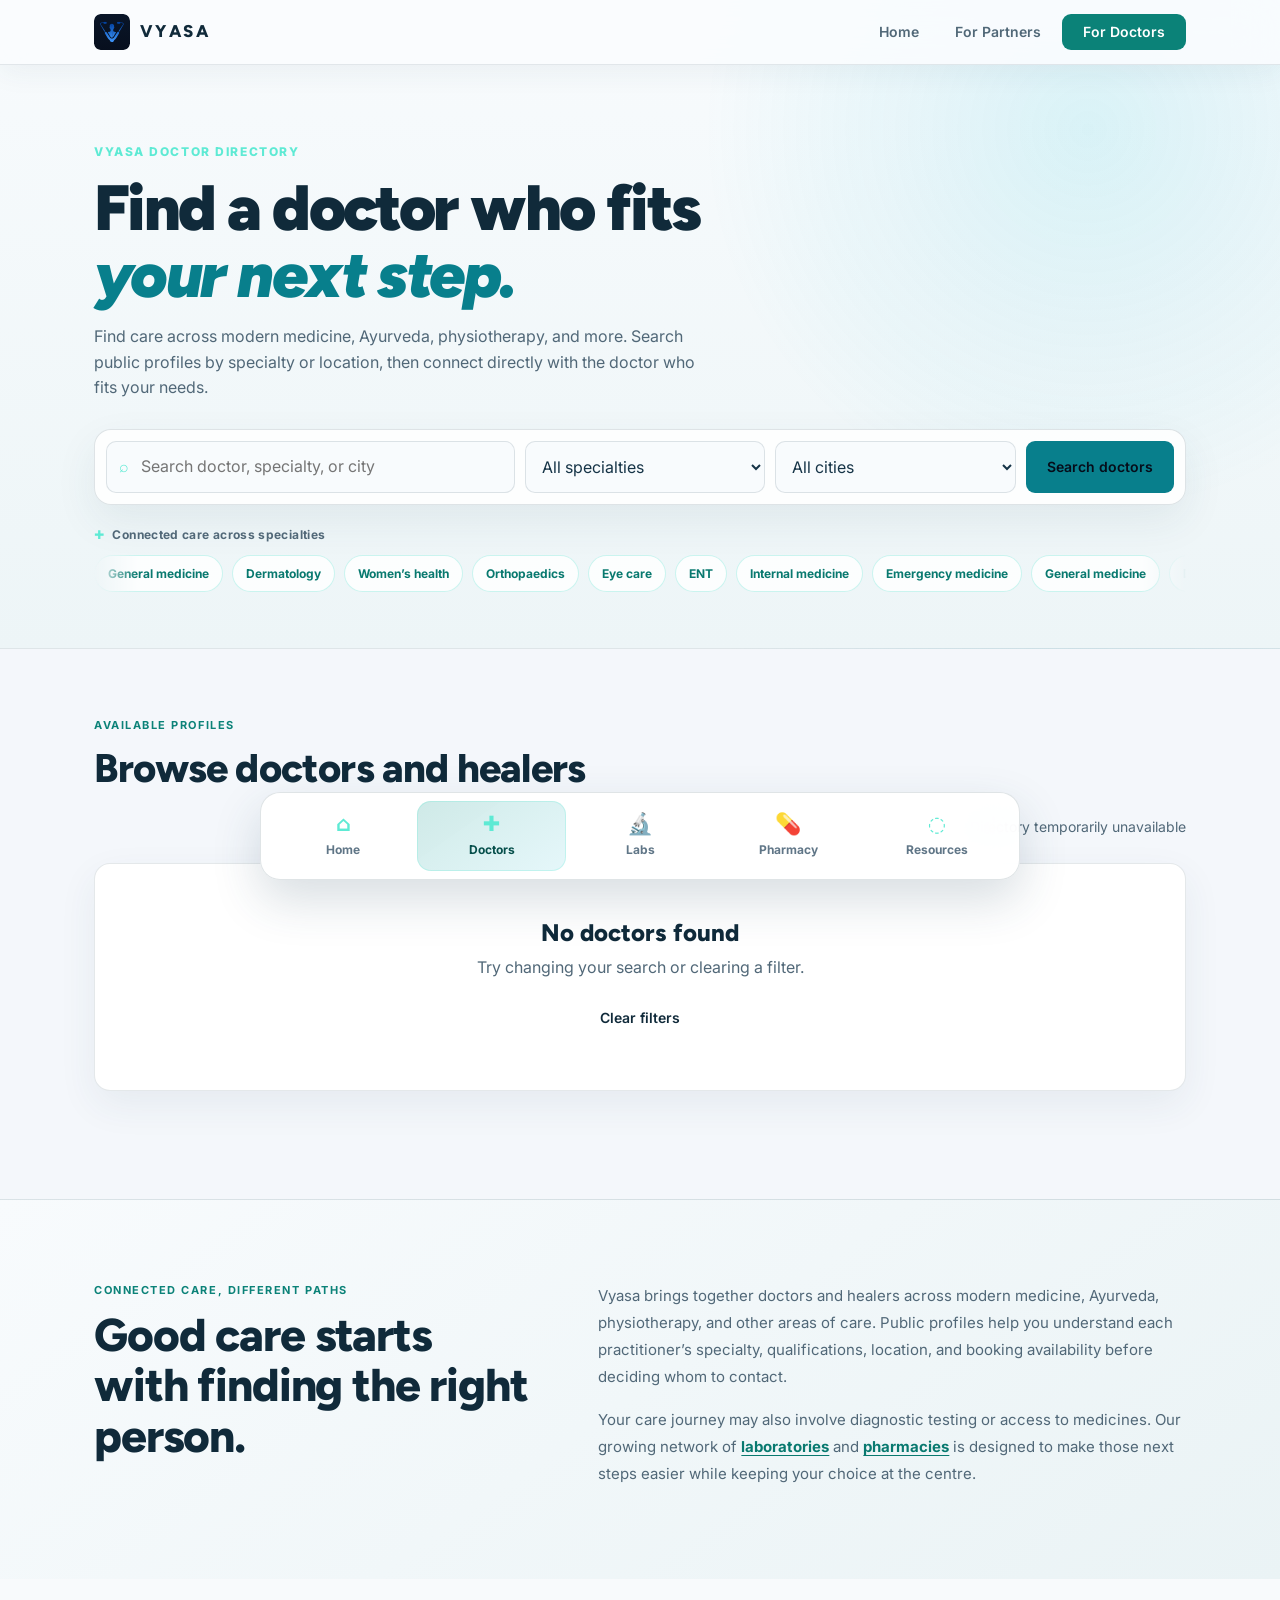
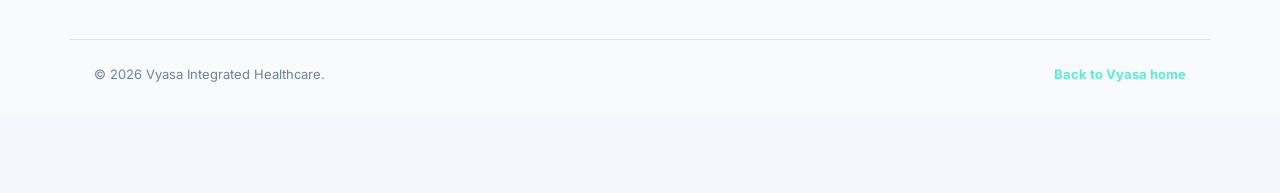
==== commit 06608e50: "Extend light theme across public pages" ====
--- a/doctors.html
+++ b/doctors.html
@@ -12,9 +12,9 @@
   <link rel="preconnect" href="https://fonts.gstatic.com" crossorigin />
   <link href="https://fonts.googleapis.com/css2?family=Figtree:wght@400;500;600;700;800;900&family=Inter:wght@400;500;600&display=swap" rel="stylesheet" />
   <link rel="icon" href="/favicon.svg" type="image/svg+xml" />
-  <link rel="stylesheet" href="styles.css" />
+  <link rel="stylesheet" href="styles.css?v=20260725b" />
 </head>
-<body class="directory-page">
+<body class="directory-page light-preview">
   <nav class="nav"><div class="nav-inner">
     <a href="/" class="logo" aria-label="Vyasa home"><img src="logo.svg" alt="Vyasa" class="logo-img" width="36" height="36" /><span class="logo-text">VYASA</span></a>
     <div class="nav-actions"><a href="/" class="btn btn-ghost nav-hide-sm">Home</a><a href="/labs" class="btn btn-ghost nav-hide-sm">For Partners</a><a href="https://app.vyasaa.com/login" class="btn btn-teal">For Doctors</a></div>
@@ -65,9 +65,20 @@
       <div class="doctor-listing" id="doctor-listing" aria-live="polite"></div>
       <div class="directory-empty" id="directory-empty" hidden><h2>No doctors found</h2><p>Try changing your search or clearing a filter.</p><button class="btn btn-outline" id="clear-directory" type="button">Clear filters</button></div>
     </div></section>
+
+    <section class="partner-discovery" aria-labelledby="doctor-discovery-heading"><div class="container partner-discovery-grid">
+      <div>
+        <p class="section-label">Connected care, different paths</p>
+        <h2 id="doctor-discovery-heading">Good care starts with finding the right person.</h2>
+      </div>
+      <div class="partner-discovery-copy">
+        <p>Vyasa brings together doctors and healers across modern medicine, Ayurveda, physiotherapy, and other areas of care. Public profiles help you understand each practitioner’s specialty, qualifications, location, and booking availability before deciding whom to contact.</p>
+        <p>Your care journey may also involve diagnostic testing or access to medicines. Our growing network of <a href="/labs">laboratories</a> and <a href="/pharmacy">pharmacies</a> is designed to make those next steps easier while keeping your choice at the centre.</p>
+      </div>
+    </div></section>
   </main>
 
-  <nav class="care-dock" aria-label="Quick care navigation"><a href="/"><span aria-hidden="true">⌂</span>Home</a><a href="/doctors" aria-current="page"><span aria-hidden="true">✚</span>Doctors</a><a href="/labs"><span aria-hidden="true">⌁</span>Labs</a><a href="/pharmacy"><span aria-hidden="true">✦</span>Pharmacy</a><a href="https://health.vyasaa.com"><span aria-hidden="true">◌</span>Resources</a></nav>
+  <nav class="care-dock" aria-label="Quick care navigation"><a href="/"><span aria-hidden="true">⌂</span>Home</a><a href="/doctors" aria-current="page"><span aria-hidden="true">✚</span>Doctors</a><a href="/labs"><span aria-hidden="true">🔬</span>Labs</a><a href="/pharmacy"><span aria-hidden="true">💊</span>Pharmacy</a><a href="https://health.vyasaa.com"><span aria-hidden="true">◌</span>Resources</a></nav>
   <footer class="footer service-footer"><div class="container footer-bottom"><span>© <script>document.write(new Date().getFullYear())</script> Vyasa Integrated Healthcare.</span><a href="/">Back to Vyasa home</a></div></footer>
 
   <script>
--- a/styles.css
+++ b/styles.css
@@ -2043,6 +2043,104 @@
   .directory-card-action .btn { flex: 1; justify-content: center; }
 }
 
+/* ── Local light-theme concept ─────────────────────────── */
+.light-preview {
+  --bg: #f4f7fb;
+  --bg-card: #ffffff;
+  --bg-card-alt: #eef3f8;
+  --bg-card-hover: #e8f4f3;
+  --border: rgba(15, 47, 65, .11);
+  --border-hover: rgba(13, 148, 136, .38);
+  --text: #102a3a;
+  --text-muted: #708394;
+  --text-dim: #516878;
+  --cyan: #087f8c;
+  --cyan-dim: rgba(8, 127, 140, .10);
+  --teal: #0b8278;
+  --teal-dim: rgba(11, 130, 120, .11);
+  --green: #087a58;
+  --green-dim: rgba(8, 122, 88, .10);
+  background: #f4f7fb;
+}
+.light-preview .nav { border-bottom-color: rgba(15,47,65,.1); background: rgba(250,252,254,.9); box-shadow: 0 8px 28px rgba(38,72,92,.06); }
+.light-preview .hero { background: linear-gradient(180deg, #f8fbfd 0%, #f1f7f8 100%); }
+.light-preview .hero-glow { background: radial-gradient(ellipse at center, rgba(13,148,136,.13) 0%, rgba(6,182,212,.07) 40%, transparent 70%); }
+.light-preview .quick-care-card,
+.light-preview .dir-search-hero,
+.light-preview .portal-card,
+.light-preview .partner-choice,
+.light-preview .resource-card { box-shadow: 0 16px 42px rgba(37,72,93,.08); }
+.light-preview .quick-care-card:not(.quick-care-primary):hover,
+.light-preview .partner-choice:hover { background: #edf8f6; }
+.light-preview .portal-card { border-color: rgba(13,148,136,.18); background: linear-gradient(145deg, #ffffff, #f3faf9); }
+.light-preview .portal-chip { color: #08796f; }
+.light-preview .portal-chip-green { color: #08734f; }
+.light-preview .citizen-section { border-color: var(--border); background: #eaf2f6; }
+.light-preview .resource-card { background: rgba(255,255,255,.82); }
+.light-preview .resource-card:first-child { background: linear-gradient(145deg, rgba(13,148,136,.15), rgba(255,255,255,.8)); }
+.light-preview .resource-icon { color: #087f75; }
+.light-preview .doctor-discovery-bar { border-color: rgba(13,148,136,.2); background: linear-gradient(135deg, rgba(13,148,136,.11), rgba(255,255,255,.85)); }
+.light-preview .discovery-chip { border-color: rgba(15,47,65,.13); background: #fff; color: #405b6d; }
+.light-preview .discovery-chip:hover { color: #075f58; background: #e7f5f2; }
+.light-preview .partner-section::before { background: radial-gradient(circle, rgba(6,182,212,.12), transparent 68%); }
+.light-preview .faq-section { border-color: var(--border); background: #e7f0f4; }
+.light-preview .faq-list details { border-color: rgba(15,47,65,.12); background: #fff; box-shadow: 0 10px 30px rgba(37,72,93,.06); }
+.light-preview .faq-list details[open] { border-color: rgba(13,148,136,.32); }
+.light-preview .faq-list summary { color: #163447; }
+.light-preview .faq-list details p { color: #536c7d; }
+.light-preview .faq-layout .btn-outline { border-color: rgba(15,47,65,.2); color: #0b7069; background: rgba(255,255,255,.7); }
+.light-preview .faq-layout .btn-outline:hover { border-color: rgba(13,148,136,.45); background: #fff; }
+.light-preview .mission { background: #edf4f7; }
+.light-preview .footer { background: #f8fafc; }
+.light-preview .footer-col a:hover { color: #087f75; }
+.light-preview .care-dock { border-color: rgba(15,47,65,.13); background: rgba(255,255,255,.94); box-shadow: 0 20px 48px rgba(37,72,93,.18); }
+.light-preview .care-dock a { color: #607687; }
+.light-preview .care-dock a:hover { color: #075f58; background: rgba(13,148,136,.11); }
+.light-preview .care-dock a[aria-current="page"] { color: #064f4b; background: linear-gradient(145deg, rgba(13,148,136,.2), rgba(6,182,212,.1)); }
+
+/* Light public directory and partner pages */
+.light-preview .directory-hero {
+  border-color: var(--border);
+  background: radial-gradient(circle at 85% 20%, rgba(6,182,212,.12), transparent 32%), linear-gradient(180deg, #f8fbfd, #edf5f7);
+}
+.light-preview .directory-filters { border-color: rgba(15,47,65,.13); background: rgba(255,255,255,.86); box-shadow: 0 16px 42px rgba(37,72,93,.08); }
+.light-preview .directory-filters input,
+.light-preview .directory-filters select { border-color: rgba(15,47,65,.12); background: #f8fbfd; color: #163447; }
+.light-preview .directory-filters select option { background: #fff; color: #163447; }
+.light-preview .directory-pill-group a,
+.light-preview .directory-pill-group span { color: #08796f; background: rgba(255,255,255,.82); }
+.light-preview .directory-card { box-shadow: 0 14px 38px rgba(37,72,93,.08); }
+.light-preview .directory-empty { box-shadow: 0 14px 38px rgba(37,72,93,.07); }
+.light-preview .directory-loading { background: linear-gradient(100deg, #fff 30%, #e6f1f2 50%, #fff 70%); background-size: 200% 100%; }
+
+.light-preview .service-hero {
+  border-color: var(--border);
+  background: radial-gradient(circle at 85% 20%, rgba(6,182,212,.13), transparent 32%), linear-gradient(180deg, #f8fbfd, #edf5f7);
+}
+.light-preview .service-hero-pharmacy {
+  background: radial-gradient(circle at 85% 20%, rgba(124,58,237,.10), transparent 32%), linear-gradient(180deg, #f8fbfd, #f2f0f8);
+}
+.light-preview .service-summary { border-color: rgba(13,148,136,.2); background: rgba(255,255,255,.78); box-shadow: 0 18px 46px rgba(37,72,93,.09); }
+.light-preview .summary-label,
+.light-preview .service-summary b { color: #08796f; }
+.light-preview .service-form-section { border-color: var(--border); background: #eaf2f6; }
+.light-preview .service-form { box-shadow: 0 16px 42px rgba(37,72,93,.08); }
+.light-preview .service-form input,
+.light-preview .service-form textarea { border-color: rgba(15,47,65,.13); background: #f8fbfd; color: #163447; }
+.light-preview .partner-discovery { border-color: var(--border); background: linear-gradient(145deg, #f8fbfd, #eaf3f5); }
+.light-preview .partner-discovery-copy a { color: #08796f; }
+.light-preview .service-footer { background: #f8fafc; }
+
+.light-preview .resource-portal-hero {
+  background: radial-gradient(circle at 80% 15%, rgba(6,182,212,.13), transparent 32%), linear-gradient(180deg, #f8fbfd, #edf5f7);
+}
+.light-preview .portal-choice { box-shadow: 0 18px 46px rgba(37,72,93,.09); }
+.light-preview .health-choice { background: linear-gradient(145deg, rgba(13,148,136,.14), #fff); }
+.light-preview .research-choice { background: linear-gradient(145deg, rgba(124,58,237,.11), #fff); }
+.light-preview .portal-choice-icon { color: #08796f; background: rgba(255,255,255,.7); }
+.light-preview .portal-choice p,
+.light-preview .portal-choice b { color: #08796f; }
+
 /* ── Motion system ───────────────────────────────────────── */
 
 /* Directional reveals */
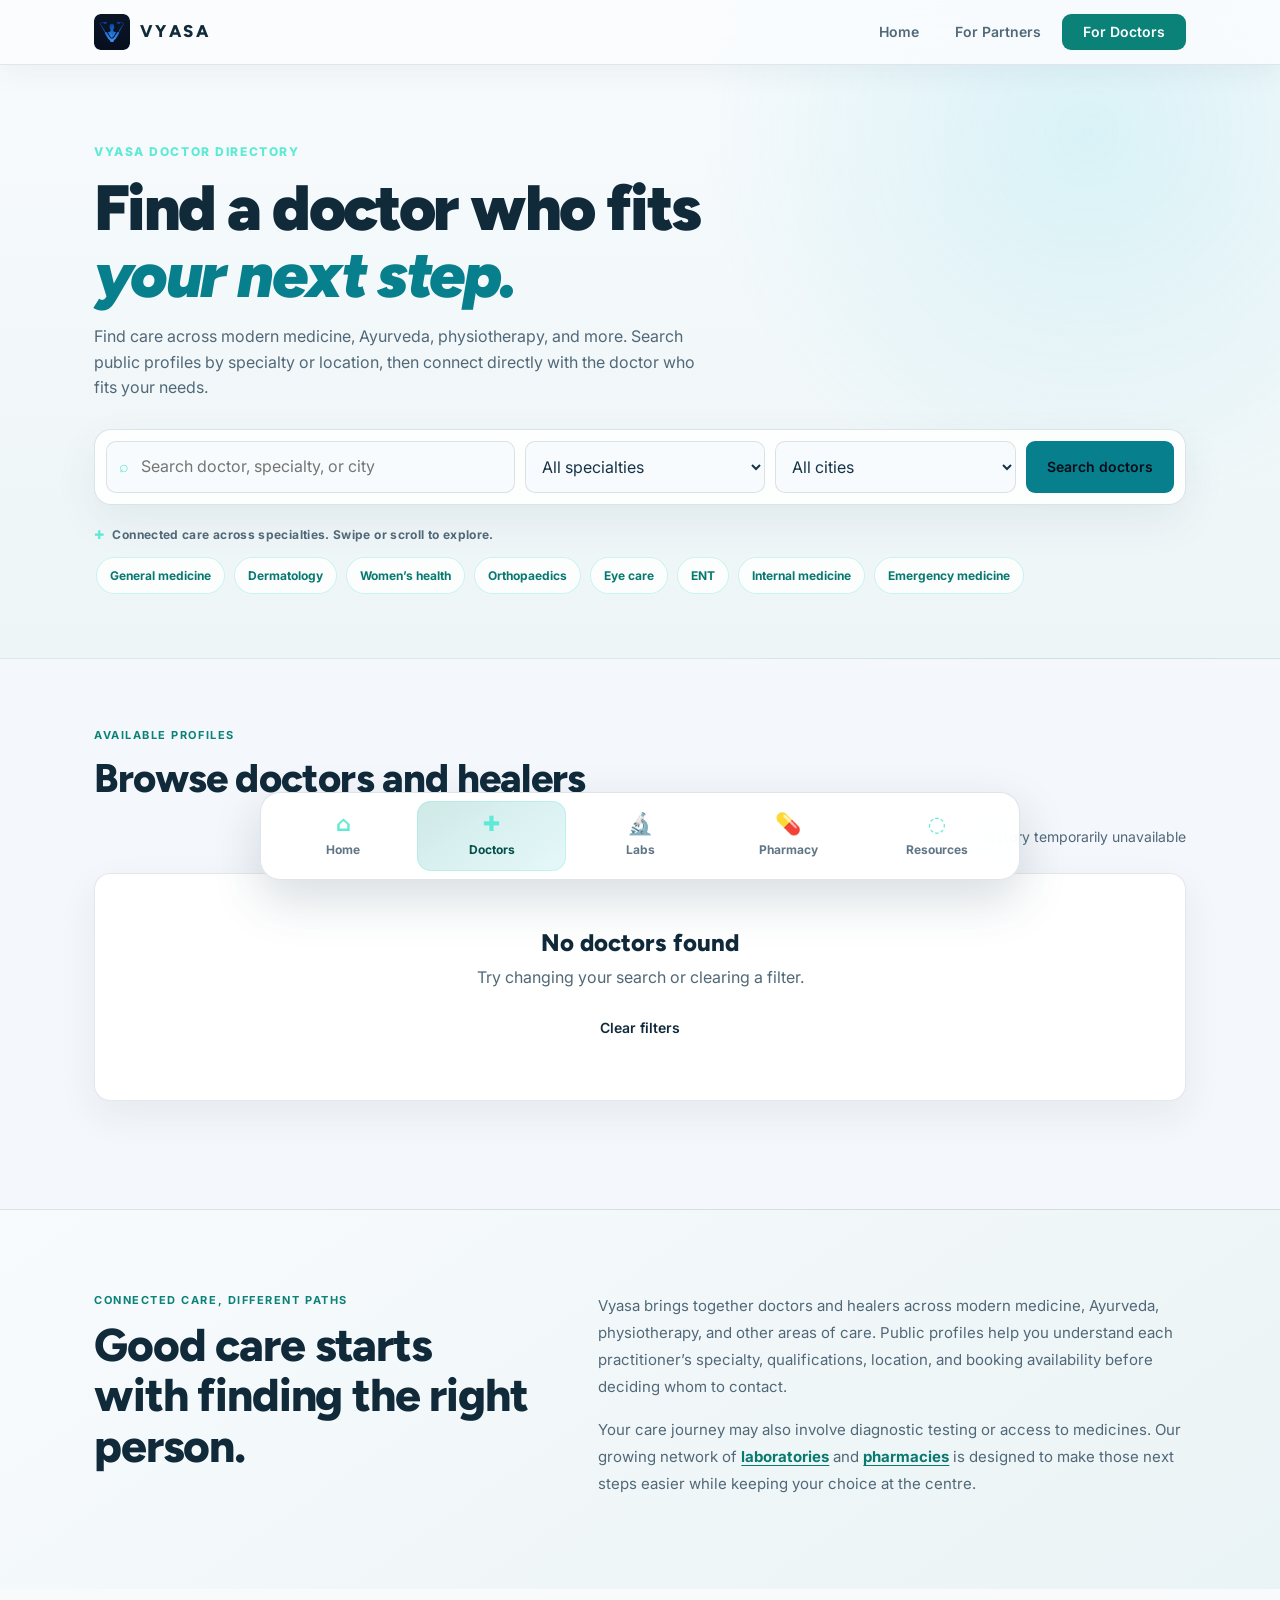
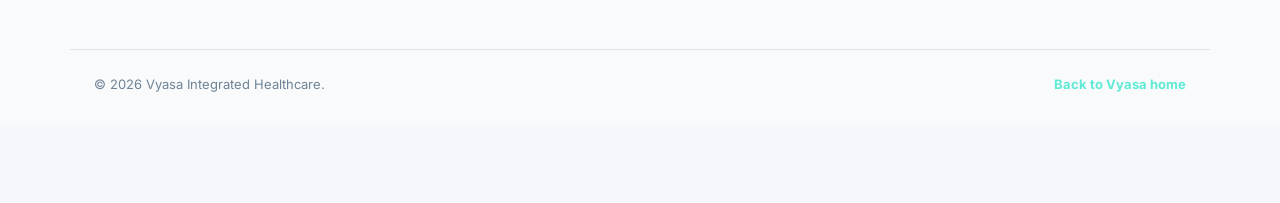
==== commit 9bd7e633: "Improve mobile care navigation" ====
--- a/doctors.html
+++ b/doctors.html
@@ -12,7 +12,7 @@
   <link rel="preconnect" href="https://fonts.gstatic.com" crossorigin />
   <link href="https://fonts.googleapis.com/css2?family=Figtree:wght@400;500;600;700;800;900&family=Inter:wght@400;500;600&display=swap" rel="stylesheet" />
   <link rel="icon" href="/favicon.svg" type="image/svg+xml" />
-  <link rel="stylesheet" href="styles.css?v=20260725b" />
+  <link rel="stylesheet" href="styles.css?v=20260725c" />
 </head>
 <body class="directory-page light-preview">
   <nav class="nav"><div class="nav-inner">
@@ -32,7 +32,7 @@
         <button type="submit" class="btn btn-primary">Search doctors</button>
       </form>
       <div class="specialty-ribbon">
-        <p><span aria-hidden="true">✚</span> Connected care across specialties</p>
+        <p><span aria-hidden="true">✚</span> Connected care across specialties. Swipe or scroll to explore.</p>
         <div class="directory-pills" aria-label="Explore available specialties" id="specialty-ribbon">
           <div class="directory-pill-track">
             <div class="directory-pill-group">
@@ -44,16 +44,6 @@
               <a href="/doctors?specialty=ENT%20(Otorhinolaryngology)">ENT</a>
               <a href="/doctors?specialty=Internal%20Medicine">Internal medicine</a>
               <a href="/doctors?specialty=Emergency%20Medicine">Emergency medicine</a>
-            </div>
-            <div class="directory-pill-group" aria-hidden="true">
-              <span>General medicine</span>
-              <span>Dermatology</span>
-              <span>Women’s health</span>
-              <span>Orthopaedics</span>
-              <span>Eye care</span>
-              <span>ENT</span>
-              <span>Internal medicine</span>
-              <span>Emergency medicine</span>
             </div>
           </div>
         </div>
@@ -119,8 +109,7 @@
       });
       if (!unique.length) return;
       const links = unique.map(value => `<a href="/doctors?specialty=${encodeURIComponent(value)}">${esc(specialtyLabels[value] || value)}</a>`).join('');
-      const repeats = unique.map(value => `<span>${esc(specialtyLabels[value] || value)}</span>`).join('');
-      specialtyRibbon.innerHTML = `<div class="directory-pill-track"><div class="directory-pill-group">${links}</div><div class="directory-pill-group" aria-hidden="true">${repeats}</div></div>`;
+      specialtyRibbon.innerHTML = `<div class="directory-pill-track"><div class="directory-pill-group">${links}</div></div>`;
     };
     const card = d => {
       const available = d.bookingOpen ?? d.acceptingPatients;
--- a/styles.css
+++ b/styles.css
@@ -331,13 +331,13 @@
 .specialty-ribbon { margin-top: 20px; }
 .specialty-ribbon > p { display: flex; align-items: center; gap: 8px; margin-bottom: 11px; color: var(--text-dim); font-size: 12px; font-weight: 700; letter-spacing: .03em; }
 .specialty-ribbon > p span { color: #5eead4; }
-.directory-pills { overflow: hidden; mask-image: linear-gradient(90deg, transparent, #000 4%, #000 96%, transparent); -webkit-mask-image: linear-gradient(90deg, transparent, #000 4%, #000 96%, transparent); }
-.directory-pill-track { display: flex; width: max-content; animation: specialty-scroll 38s linear infinite; }
+.directory-pills { overflow-x: auto; overflow-y: hidden; padding: 2px 2px 8px; scrollbar-width: thin; scrollbar-color: rgba(13,148,136,.35) transparent; overscroll-behavior-inline: contain; scroll-snap-type: x proximity; touch-action: pan-x; }
+.directory-pills::-webkit-scrollbar { height: 5px; }
+.directory-pills::-webkit-scrollbar-thumb { border-radius: 999px; background: rgba(13,148,136,.35); }
+.directory-pill-track { display: flex; width: max-content; }
 .directory-pill-group { display: flex; gap: 9px; padding-right: 9px; }
-.directory-pill-group a, .directory-pill-group span { display: block; padding: 8px 13px; border: 1px solid rgba(45,212,191,.24); border-radius: 999px; color: #5eead4; background: rgba(13,148,136,.08); text-decoration: none; white-space: nowrap; font-size: 12px; font-weight: 700; }
+.directory-pill-group a, .directory-pill-group span { display: block; scroll-snap-align: start; padding: 8px 13px; border: 1px solid rgba(45,212,191,.24); border-radius: 999px; color: #5eead4; background: rgba(13,148,136,.08); text-decoration: none; white-space: nowrap; font-size: 12px; font-weight: 700; }
 .directory-pill-group a:hover, .directory-pill-group a:focus-visible { color: #fff; border-color: rgba(94,234,212,.6); background: rgba(13,148,136,.2); outline: none; }
-.directory-pills:hover .directory-pill-track, .directory-pills:focus-within .directory-pill-track { animation-play-state: paused; }
-@keyframes specialty-scroll { to { transform: translateX(-50%); } }
 .directory-results { padding: 68px 0 108px; }
 .directory-results-head { display: flex; align-items: end; justify-content: space-between; gap: 20px; margin-bottom: 24px; }
 .directory-results-head > p { color: var(--text-dim); font-size: 14px; }
@@ -2030,6 +2030,10 @@
   .service-hero h1 { font-size: 41px; }
   .service-hero > .container > div > p:not(.service-eyebrow) { font-size: 15px; }
   .service-steps, .service-form-section, .partner-discovery { padding: 58px 0; }
+  .portal-chips { display: grid; grid-template-columns: repeat(2, minmax(0, 1fr)); gap: 9px; }
+  .portal-chip { min-height: 52px; align-items: center; border-radius: 11px; padding: 10px 11px; line-height: 1.3; }
+  .portal-chip:last-child { grid-column: 1 / -1; justify-content: center; }
+  .portal-chip svg { flex: 0 0 auto; }
   .service-form { grid-template-columns: 1fr; padding: 20px; }
   .service-form label, .service-form button, .service-form .form-status { grid-column: auto; }
   .directory-hero { padding: 110px 0 46px; }
